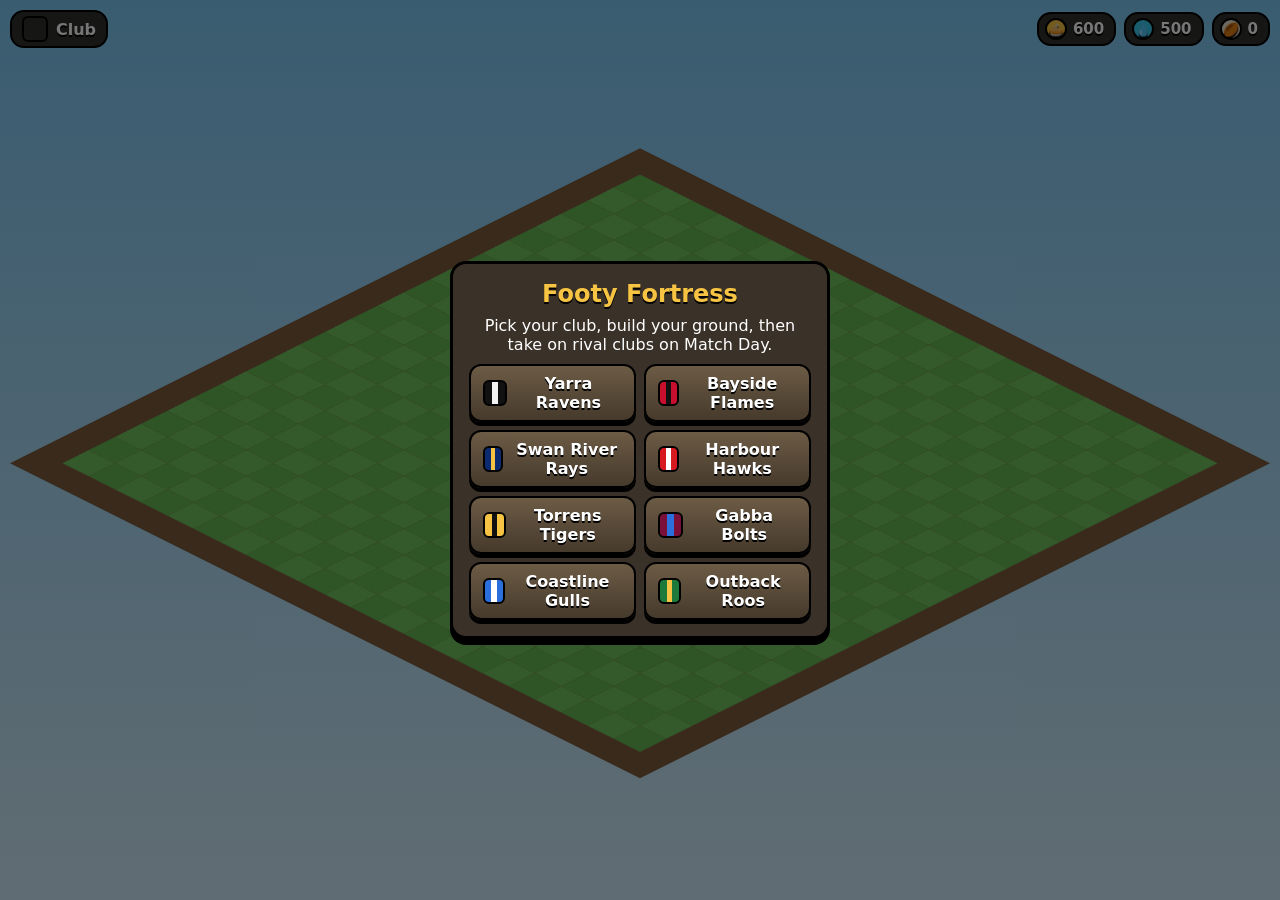
==== footy-fortress/index.html @ c14e6da6 "Add Footy Fortress: footy-themed base-builder prototype Co-Authored-By: Claude Opus 5.5 <noreply@ant" ====
<!doctype html>
<html lang="en">
<head>
<meta charset="utf-8">
<meta name="viewport" content="width=device-width,initial-scale=1,user-scalable=no">
<title>Footy Fortress</title>
<style>
  :root{--ink:#1c1a17;--panel:#2b2620ee;--gold:#f6c343;--drink:#36c9e8;--good:#5fd16b;--bad:#e8503a}
  *{box-sizing:border-box}
  html,body{margin:0;height:100%;background:#1c1a17;font-family:"Trebuchet MS",system-ui,sans-serif;color:#fff;overflow:hidden;user-select:none}
  canvas{display:block;width:100%;height:100%;touch-action:none}
  .hud{position:fixed;left:0;right:0;top:0;display:flex;gap:8px;padding:10px;align-items:center;pointer-events:none}
  .pill{background:var(--panel);border:2px solid #000;border-radius:14px;padding:4px 10px 4px 6px;display:flex;align-items:center;gap:6px;font-weight:800;text-shadow:0 2px 0 #000;font-size:15px}
  .ico{width:22px;height:22px;border-radius:50%;display:inline-grid;place-items:center;font-size:13px;border:2px solid #000}
  .club{background:var(--panel);border:2px solid #000;border-radius:14px;padding:4px 10px;font-weight:800;text-shadow:0 2px 0 #000;display:flex;gap:8px;align-items:center}
  .guernsey{width:26px;height:26px;border-radius:6px;border:2px solid #000}
  .spacer{flex:1}
  .bar{position:fixed;left:0;right:0;bottom:0;display:flex;gap:8px;padding:10px;justify-content:center;flex-wrap:wrap}
  button{font:inherit;font-weight:800;color:#fff;text-shadow:0 2px 0 #000;border:2px solid #000;border-radius:12px;padding:8px 12px;background:linear-gradient(#6c5b45,#463a2c);box-shadow:0 4px 0 #000;cursor:pointer;min-width:64px}
  button:active{transform:translateY(3px);box-shadow:0 1px 0 #000}
  button.go{background:linear-gradient(#ffb547,#e2731e)}
  button.sel{outline:3px solid var(--gold)}
  button small{display:block;font-size:11px;opacity:.9}
  .toast{position:fixed;left:50%;top:64px;transform:translateX(-50%);background:var(--panel);border:2px solid #000;border-radius:12px;padding:8px 14px;font-weight:800;text-shadow:0 2px 0 #000;opacity:0;transition:opacity .25s;pointer-events:none;text-align:center}
  .toast.show{opacity:1}
  .modal{position:fixed;inset:0;display:none;place-items:center;background:#0008}
  .modal.show{display:grid}
  .card{background:#3a3128;border:3px solid #000;border-radius:16px;padding:16px;width:min(92vw,380px);text-align:center;box-shadow:0 6px 0 #000}
  .card h2{margin:0 0 8px;color:var(--gold);text-shadow:0 2px 0 #000}
  .clubs{display:grid;grid-template-columns:1fr 1fr;gap:8px;margin-top:10px}
  .clubs button{display:flex;align-items:center;gap:8px;justify-content:flex-start}
</style>
</head>
<body>
<canvas id="c"></canvas>

<div class="hud">
  <div class="club"><span class="guernsey" id="g"></span><span id="clubName">Club</span></div>
  <div class="spacer"></div>
  <div class="pill"><span class="ico" style="background:var(--gold)">🥧</span><span id="pies">0</span></div>
  <div class="pill"><span class="ico" style="background:var(--drink)">💧</span><span id="drink">0</span></div>
  <div class="pill"><span class="ico" style="background:#e9e2d0">🏉</span><span id="squad">0</span></div>
</div>

<div class="bar" id="bar"></div>
<div class="toast" id="toast"></div>

<div class="modal show" id="pick">
  <div class="card">
    <h2>Footy Fortress</h2>
    <div>Pick your club, build your ground, then take on rival clubs on Match Day.</div>
    <div class="clubs" id="clubs"></div>
  </div>
</div>

<div class="modal" id="result">
  <div class="card"><h2 id="resTitle"></h2><div id="resBody"></div><br><button class="go" onclick="goHome()">Back to the club</button></div>
</div>

<script>
// ---------- Data ----------
// Original fictional clubs (not official AFL marks) in classic footy colour combos.
const CLUBS = [
  {name:"Yarra Ravens",   a:"#111", b:"#f2f2f2"},
  {name:"Bayside Flames", a:"#c8102e", b:"#111"},
  {name:"Swan River Rays",a:"#0b2a6f", b:"#f6c343"},
  {name:"Harbour Hawks",  a:"#d71920", b:"#fff"},
  {name:"Torrens Tigers", a:"#f6c343", b:"#111"},
  {name:"Gabba Bolts",    a:"#7a0f3a", b:"#2a6fdb"},
  {name:"Coastline Gulls",a:"#2a6fdb", b:"#fff"},
  {name:"Outback Roos",   a:"#1d7a3a", b:"#f6c343"},
];
const B = {
  clubhouse:{label:"Clubhouse",  size:3, hp:1500, cost:0,   res:"pies",  color:"#b5543a", roof:"#7a2e1e"},
  pieshop:  {label:"Pie Shop",   size:2, hp:500,  cost:150, res:"drink", color:"#d9a441", roof:"#8b5a1a", makes:"pies"},
  drinktap: {label:"Drink Tap",  size:2, hp:500,  cost:150, res:"pies",  color:"#3aa6c4", roof:"#1d5f7a", makes:"drink"},
  oval:     {label:"Training Oval",size:3,hp:600, cost:250, res:"pies",  color:"#3f9a46", roof:"#e9e2d0"},
  goalpost: {label:"Goal Tower", size:2, hp:700,  cost:300, res:"drink", color:"#9b8c78", roof:"#fff", range:5.5, dmg:22},
  siren:    {label:"Siren Cannon",size:2, hp:800, cost:400, res:"pies",  color:"#555", roof:"#e8503a", range:4.5, dmg:40},
  fence:    {label:"Boundary Fence",size:1,hp:300,cost:20,  res:"pies",  color:"#e9e2d0", roof:"#cfc6b0"},
};
const UNITS = {
  rover:   {label:"Rover",       cost:25,  hp:90,  dmg:10, spd:2.4, range:1.0, emoji:"🏃"},
  ruck:    {label:"Ruckman",     cost:60,  hp:320, dmg:16, spd:1.4, range:1.0, emoji:"🧍", big:true},
  forward: {label:"Full-Forward",cost:45,  hp:70,  dmg:14, spd:1.8, range:4.0, emoji:"🎯", kicker:true},
};
const N = 22; // grid size

// ---------- State ----------
let S = load() || {club:null, pies:600, drink:500, squad:{rover:0,ruck:0,forward:0}, buildings:[]};
let mode = "home";     // home | build | attack
let buildType = null, deployType = null;
let enemy = null;      // attack state
const cv = document.getElementById("c"), ctx = cv.getContext("2d");
let W, H, TW, TH, OX, OY;

function save(){ try{ localStorage.setItem("footyFortress", JSON.stringify(S)); }catch(e){} }
function load(){ try{ return JSON.parse(localStorage.getItem("footyFortress")); }catch(e){ return null; } }

function starterBase(){
  return [
    {t:"clubhouse",x:10,y:10},{t:"pieshop",x:6,y:7},{t:"drinktap",x:14,y:7},
    {t:"oval",x:6,y:13},{t:"goalpost",x:14,y:13},
    ...fenceRing(5,6,17,16)
  ].map(b=>({...b, hp:B[b.t].hp, store:0}));
}
function fenceRing(x0,y0,x1,y1){
  const f=[]; for(let x=x0;x<=x1;x++){f.push({t:"fence",x,y:y0});f.push({t:"fence",x,y:y1});}
  for(let y=y0+1;y<y1;y++){f.push({t:"fence",x:x0,y});f.push({t:"fence",x:x1,y});}
  return f.filter((_,i)=>i%5!==2); // leave gaps like a real boundary gate
}

// ---------- Layout ----------
function resize(){
  W=cv.width=innerWidth*devicePixelRatio; H=cv.height=innerHeight*devicePixelRatio;
  // Fill the screen; on tall phones zoom in and let the outer corners crop.
  TW=Math.min(W/(N+2)*(H>W?1.5:1), (H*0.7)/(N/2+1)); TH=TW/2;
  OX=W/2; OY=(H-N*TH)/2 + TH*.5;
}
addEventListener("resize",resize);
const iso=(x,y)=>[OX+(x-y)*TW/2, OY+(x+y)*TH/2];
function unIso(px,py){ const a=(px-OX)/(TW/2), b=(py-OY)/(TH/2); return [(a+b)/2,(b-a)/2]; }

// ---------- Drawing ----------
function diamond(x,y,w,h,fill,stroke){
  const [ax,ay]=iso(x,y),[bx,by]=iso(x+w,y),[cx,cy]=iso(x+w,y+h),[dx,dy]=iso(x,y+h);
  ctx.beginPath();ctx.moveTo(ax,ay);ctx.lineTo(bx,by);ctx.lineTo(cx,cy);ctx.lineTo(dx,dy);ctx.closePath();
  ctx.fillStyle=fill;ctx.fill(); if(stroke){ctx.strokeStyle=stroke;ctx.lineWidth=1;ctx.stroke();}
}
function shade(hex,f){ let n=parseInt(hex.slice(1).padEnd(6,hex.slice(1)),16); if(hex.length===4){n=parseInt(hex[1]+hex[1]+hex[2]+hex[2]+hex[3]+hex[3],16);}
  let r=(n>>16)&255,g=(n>>8)&255,b=n&255; r=Math.min(255,r*f|0);g=Math.min(255,g*f|0);b=Math.min(255,b*f|0); return `rgb(${r},${g},${b})`; }

function box(x,y,s,h,col,top){
  // isometric block of footprint s×s and pixel height h
  const [lx,ly]=iso(x,y+s),[fx,fy]=iso(x+s,y+s),[rx,ry]=iso(x+s,y),[tx,ty]=iso(x,y);
  ctx.lineWidth=2; ctx.strokeStyle="#0009";
  ctx.beginPath();ctx.moveTo(lx,ly);ctx.lineTo(fx,fy);ctx.lineTo(fx,fy-h);ctx.lineTo(lx,ly-h);ctx.closePath();ctx.fillStyle=shade(col,.8);ctx.fill();ctx.stroke();
  ctx.beginPath();ctx.moveTo(fx,fy);ctx.lineTo(rx,ry);ctx.lineTo(rx,ry-h);ctx.lineTo(fx,fy-h);ctx.closePath();ctx.fillStyle=shade(col,.6);ctx.fill();ctx.stroke();
  ctx.beginPath();ctx.moveTo(tx,ty-h);ctx.lineTo(rx,ry-h);ctx.lineTo(fx,fy-h);ctx.lineTo(lx,ly-h);ctx.closePath();ctx.fillStyle=top||col;ctx.fill();ctx.stroke();
}

function drawBuilding(b, club){
  const d=B[b.t], s=d.size, x=b.x, y=b.y, u=TH;
  ctx.save();
  if(b.hp<=0){ diamond(x,y,s,s,"#4a3f33"); ctx.restore(); return; }
  diamond(x-0.1,y-0.1,s+0.2,s+0.2,"#0003");
  const [cx,cy]=iso(x+s/2,y+s/2);
  switch(b.t){
    case "clubhouse":
      box(x+.2,y+.2,s-.4,u*2.2,"#d8cbb0");
      // club-colour stripes on roof
      box(x+.35,y+.35,s-.7,u*.6+u*2.2,club.a,club.a);
      flag(cx,cy-u*4.2,club);
      txt("CLUB",cx,cy-u*2.6,u*.6);
      break;
    case "pieshop":
      box(x+.2,y+.2,s-.4,u*1.3,"#e7c27a");
      box(x+.3,y+.3,s-.6,u*1.9,"#8b5a1a","#a86b22");
      txt("🥧",cx,cy-u*2.3,u*1.1);
      bar(b, cx, cy-u*3.4, b.store/200, "#f6c343");
      break;
    case "drinktap":
      box(x+.5,y+.5,s-1,u*2.6,"#3aa6c4","#7fe0f5");
      txt("💧",cx,cy-u*3,u*1.1);
      bar(b, cx, cy-u*3.9, b.store/200, "#36c9e8");
      break;
    case "oval":{
      // mini footy oval with centre square
      const [ox,oy]=iso(x+s/2,y+s/2);
      ctx.beginPath();ctx.ellipse(ox,oy,TW*s*.42,TH*s*.42,0,0,7);ctx.fillStyle="#57b45e";ctx.fill();
      ctx.strokeStyle="#fff";ctx.lineWidth=2;ctx.stroke();
      diamond(x+s/2-.3,y+s/2-.3,.6,.6,"#6cc873","#fff");
      for(const [gx,gy] of [[x+.3,y+s/2],[x+s-.3,y+s/2]]){const [px,py]=iso(gx,gy);posts(px,py,u*.9);}
      break;}
    case "goalpost":{
      box(x+.3,y+.3,s-.6,u*.6,"#9b8c78");
      const [px,py]=iso(x+s/2,y+s/2); posts(px,py-u*.6,u*2.2,club);
      break;}
    case "siren":
      box(x+.3,y+.3,s-.6,u*1,"#666");
      ctx.beginPath();ctx.arc(cx,cy-u*1.8,u*.7,0,7);ctx.fillStyle="#e8503a";ctx.fill();ctx.strokeStyle="#000";ctx.lineWidth=2;ctx.stroke();
      txt("📢",cx,cy-u*1.7,u*.8);
      break;
    case "fence":
      box(x+.25,y+.25,.5,u*.55,"#f1ead8");
      break;
  }
  if(b.hp<d.hp) bar(b,cx,cy-u*(s+1.2),b.hp/d.hp,b.hp/d.hp>.5?"#5fd16b":"#e8503a");
  ctx.restore();
}
function posts(px,py,h,club){
  ctx.lineCap="round";
  const g=TW*.18;
  [[-2,.65],[-1,1],[1,1],[2,.65]].forEach(([o,k])=>{
    ctx.strokeStyle="#000";ctx.lineWidth=TW*.09;ctx.beginPath();ctx.moveTo(px+o*g,py);ctx.lineTo(px+o*g,py-h*k);ctx.stroke();
    ctx.strokeStyle="#fff";ctx.lineWidth=TW*.05;ctx.beginPath();ctx.moveTo(px+o*g,py);ctx.lineTo(px+o*g,py-h*k);ctx.stroke();
    if(club&&Math.abs(o)===1){ctx.fillStyle=club.a;ctx.fillRect(px+o*g-TW*.035,py-h*.35,TW*.07,h*.12);}
  });
}
function flag(x,y,club){
  ctx.strokeStyle="#222";ctx.lineWidth=3;ctx.beginPath();ctx.moveTo(x,y+TH*1.6);ctx.lineTo(x,y-TH*.6);ctx.stroke();
  const w=TW*.8,h=TH*.9, t=performance.now()/300;
  ctx.beginPath();ctx.moveTo(x,y-TH*.6);
  ctx.quadraticCurveTo(x+w/2,y-TH*.6+Math.sin(t)*4,x+w,y-TH*.6);ctx.lineTo(x+w,y-TH*.6+h);
  ctx.quadraticCurveTo(x+w/2,y-TH*.6+h+Math.sin(t)*4,x,y-TH*.6+h);ctx.closePath();
  ctx.fillStyle=club.a;ctx.fill();ctx.strokeStyle="#000";ctx.lineWidth=2;ctx.stroke();
  ctx.fillStyle=club.b;ctx.fillRect(x+w*.35,y-TH*.6,w*.3,h);
}
function txt(s,x,y,sz){ctx.font=`900 ${sz}px Trebuchet MS, sans-serif`;ctx.textAlign="center";ctx.textBaseline="middle";ctx.lineWidth=4;ctx.strokeStyle="#000";ctx.strokeText(s,x,y);ctx.fillStyle="#fff";ctx.fillText(s,x,y);}
function bar(b,x,y,f,col){ if(f<=0.01) return; const w=TW*1.1,h=TH*.25; ctx.fillStyle="#000";ctx.fillRect(x-w/2-2,y-2,w+4,h+4);ctx.fillStyle="#333";ctx.fillRect(x-w/2,y,w,h);ctx.fillStyle=col;ctx.fillRect(x-w/2,y,w*Math.min(1,f),h);}

function drawUnit(u){
  const [x,y]=iso(u.x,u.y), r=TW*(u.big?.32:.24), c=u.club;
  ctx.fillStyle="#0004";ctx.beginPath();ctx.ellipse(x,y,r,r*.5,0,0,7);ctx.fill();
  const bob=Math.sin(performance.now()/90+u.id)*2;
  // body in club guernsey (vertical stripes)
  ctx.fillStyle=c.a;ctx.strokeStyle="#000";ctx.lineWidth=2;
  ctx.beginPath();ctx.roundRect(x-r*.7,y-r*2.1+bob,r*1.4,r*1.5,4);ctx.fill();ctx.stroke();
  ctx.fillStyle=c.b;ctx.fillRect(x-r*.15,y-r*2.1+bob+2,r*.3,r*1.5-4);
  ctx.fillStyle="#f1c7a0";ctx.beginPath();ctx.arc(x,y-r*2.5+bob,r*.5,0,7);ctx.fill();ctx.stroke();
  if(u.kicker){ctx.fillStyle="#a0522d";ctx.beginPath();ctx.ellipse(x+r*.9,y-r*1.4+bob,r*.35,r*.22,-.6,0,7);ctx.fill();ctx.stroke();}
  if(u.hp<u.max) bar(u,x,y-r*3.4,u.hp/u.max,"#5fd16b");
}

let particles=[], projectiles=[];
function render(){
  ctx.clearRect(0,0,W,H);
  // sky + ground
  const g=ctx.createLinearGradient(0,0,0,H); g.addColorStop(0,"#7cc6f2"); g.addColorStop(1,"#cfe9f7"); ctx.fillStyle=g; ctx.fillRect(0,0,W,H);
  diamond(-1,-1,N+2,N+2,"#7a5a3a");
  for(let x=0;x<N;x++)for(let y=0;y<N;y++) diamond(x,y,1,1,(x+y)%2?"#6fbf5a":"#66b552");
  // hover ghost when building
  if(mode==="build"&&buildType&&hover){ const s=B[buildType].size; diamond(hover[0],hover[1],s,s,canPlace(buildType,hover[0],hover[1])?"#ffffff66":"#e8503a77","#fff"); }
  if(mode==="attack") { for(let x=0;x<N;x++)for(let y=0;y<N;y++) if(x<2||y<2||x>N-3||y>N-3) diamond(x,y,1,1,"#ffffff18"); }
  const club = mode==="attack"? enemy.club : CLUBS[S.club];
  const list = (mode==="attack"? enemy.buildings : S.buildings).slice();
  const ents = list.map(b=>({k:b.x+b.y+B[b.t].size,draw:()=>drawBuilding(b,club)}));
  if(mode==="attack") enemy.units.forEach(u=>ents.push({k:u.x+u.y,draw:()=>drawUnit(u)}));
  ents.sort((a,b)=>a.k-b.k).forEach(e=>e.draw());
  projectiles.forEach(p=>{const [x,y]=iso(p.x,p.y);ctx.fillStyle="#a0522d";ctx.strokeStyle="#000";ctx.lineWidth=2;ctx.beginPath();ctx.ellipse(x,y-TH*1.5-Math.sin(p.t*Math.PI)*TH*2,TW*.12,TW*.08,p.t*6,0,7);ctx.fill();ctx.stroke();});
  particles.forEach(p=>{ctx.globalAlpha=p.life;txt(p.s,p.px,p.py,TH*.8);ctx.globalAlpha=1;});
  if(mode==="attack"){ const ty=90*devicePixelRatio+TH; txt(`vs ${enemy.club.name}`,W/2,ty,TH*1.1); txt(`Destroyed ${Math.round(destroyedPct())}%  ·  ${Math.ceil(enemy.time)}s`,W/2,ty+TH*1.4,TH*.8); }
}

// ---------- Logic ----------
function occupied(list,x,y,ignore){ return list.some(b=>b!==ignore && b.hp>0 && x>=b.x && x<b.x+B[b.t].size && y>=b.y && y<b.y+B[b.t].size); }
function canPlace(t,x,y){ const s=B[t].size; if(x<0||y<0||x+s>N||y+s>N) return false; for(let i=0;i<s;i++)for(let j=0;j<s;j++) if(occupied(S.buildings,x+i,y+j)) return false; return true; }

let last=performance.now(), econT=0;
function tick(now){
  const dt=Math.min(.05,(now-last)/1000); last=now;
  econT+=dt;
  if(econT>1){ econT=0; S.buildings.forEach(b=>{ if(B[b.t].makes) b.store=Math.min(200,b.store+6); }); }
  if(mode==="attack") battle(dt);
  projectiles=projectiles.filter(p=>{p.t+=dt*2.2;p.x=p.sx+(p.tx-p.sx)*p.t;p.y=p.sy+(p.ty-p.sy)*p.t;if(p.t>=1){p.hit();return false;}return true;});
  particles=particles.filter(p=>{p.life-=dt;p.py-=dt*40;return p.life>0;});
  render(); hud(); requestAnimationFrame(tick);
}

function battle(dt){
  const E=enemy; E.time-=dt;
  const alive=E.buildings.filter(b=>b.hp>0);
  E.units.forEach(u=>{
    if(u.hp<=0) return;
    u.cd-=dt;
    let tgt=u.tgt&&u.tgt.hp>0?u.tgt:null;
    if(!tgt){ let best=1e9; alive.forEach(b=>{ if(b.t==="fence")return; const d=dist(u,b); if(d<best){best=d;tgt=b;} }); if(!tgt) alive.forEach(b=>{const d=dist(u,b);if(d<best){best=d;tgt=b;}}); u.tgt=tgt; }
    if(!tgt) return;
    const d=dist(u,tgt);
    if(d>u.range+B[tgt.t].size/2){
      const [cx,cy]=centre(tgt), dx=cx-u.x, dy=cy-u.y, L=Math.hypot(dx,dy);
      const nx=u.x+dx/L*u.spd*dt, ny=u.y+dy/L*u.spd*dt;
      const blocker=E.buildings.find(b=>b.t==="fence"&&b.hp>0&&nx>=b.x&&nx<b.x+1&&ny>=b.y&&ny<b.y+1);
      if(blocker&&blocker!==tgt){ u.tgt=blocker; } else { u.x=nx; u.y=ny; }
    } else if(u.cd<=0){
      u.cd=1;
      if(u.kicker){ const [tx,ty]=centre(tgt); projectiles.push({sx:u.x,sy:u.y,tx,ty,x:u.x,y:u.y,t:0,hit:()=>hurt(tgt,u.dmg)}); }
      else hurt(tgt,u.dmg);
    }
  });
  // defences
  alive.forEach(b=>{ const d=B[b.t]; if(!d.range) return; b.cd=(b.cd||0)-dt; if(b.cd>0) return;
    let tgt=null,best=d.range; E.units.forEach(u=>{ if(u.hp<=0)return; const dd=dist(u,b); if(dd<best){best=dd;tgt=u;} });
    if(tgt){ b.cd=1.1; const [sx,sy]=centre(b); projectiles.push({sx,sy,tx:tgt.x,ty:tgt.y,x:sx,y:sy,t:0,hit:()=>{tgt.hp-=d.dmg; if(tgt.hp<=0) pop("💥",tgt.x,tgt.y);}}); }
  });
  const unitsLeft=E.units.some(u=>u.hp>0)||Object.values(S.squad).some(n=>n>0);
  if(E.time<=0 || !unitsLeft || destroyedPct()>=100) endBattle();
}
function hurt(b,dmg){ if(b.hp<=0)return; b.hp-=dmg; if(b.hp<=0){ pop(b.t==="fence"?"🪵":"💥",...centre(b)); if(B[b.t].makes||b.t==="clubhouse"){ const loot=b.t==="clubhouse"?150:80; enemy.loot[B[b.t].makes||"pies"]+=loot; pop(`+${loot}`,...centre(b)); } } }
function pop(s,x,y){ const [px,py]=iso(x,y); particles.push({s,px,py:py-TH*2,life:1}); }
const centre=b=>[b.x+B[b.t].size/2,b.y+B[b.t].size/2];
const dist=(u,b)=>{const [cx,cy]=centre(b);return Math.hypot(cx-u.x,cy-u.y);};
function destroyedPct(){ const nb=enemy.buildings.filter(b=>b.t!=="fence"); return 100*nb.filter(b=>b.hp<=0).length/nb.length; }

function endBattle(){
  const pct=Math.round(destroyedPct()), stars=(pct>=50)+(enemy.buildings.find(b=>b.t==="clubhouse").hp<=0)+(pct>=100);
  S.pies+=enemy.loot.pies; S.drink+=enemy.loot.drink;
  enemy.units=[]; mode="over"; save();
  document.getElementById("resTitle").textContent = stars? `${"★".repeat(stars)}${"☆".repeat(3-stars)} Win!` : "Siren! You lost";
  document.getElementById("resBody").innerHTML = `${pct}% of ${enemy.club.name}'s ground flattened.<br>Loot: 🥧 ${enemy.loot.pies} &nbsp; 💧 ${enemy.loot.drink}`;
  document.getElementById("result").classList.add("show");
}
function goHome(){ document.getElementById("result").classList.remove("show"); mode="home"; enemy=null; renderBar(); }

function startAttack(){
  if(!Object.values(S.squad).some(n=>n>0)) return toast("Train some players at the Training Oval first!");
  const others=CLUBS.filter((_,i)=>i!==S.club), club=others[Math.random()*others.length|0];
  const bl=[{t:"clubhouse",x:10,y:10},{t:"pieshop",x:6,y:6},{t:"drinktap",x:15,y:6},{t:"pieshop",x:6,y:15},{t:"goalpost",x:15,y:15},{t:"goalpost",x:7,y:10},{t:"siren",x:14,y:10},...fenceRing(5,5,17,17)];
  enemy={club,time:90,loot:{pies:0,drink:0},units:[],buildings:bl.map(b=>({...b,hp:B[b.t].hp}))};
  mode="attack"; deployType=Object.keys(S.squad).find(k=>S.squad[k]>0); renderBar();
}

let uid=0;
function deploy(x,y){
  if(!deployType||S.squad[deployType]<=0) return;
  if(!(x<2||y<2||x>N-2||y>N-2)) return toast("Deploy players on the outer boundary");
  const d=UNITS[deployType]; S.squad[deployType]--;
  enemy.units.push({...d,id:uid++,x,y,max:d.hp,cd:0,club:CLUBS[S.club]});
  if(S.squad[deployType]<=0) deployType=Object.keys(S.squad).find(k=>S.squad[k]>0)||null;
  renderBar();
}

// ---------- Input ----------
let hover=null;
function cellAt(e){ const r=cv.getBoundingClientRect(); const [x,y]=unIso((e.clientX-r.left)*devicePixelRatio,(e.clientY-r.top)*devicePixelRatio); return [x,y]; }
cv.addEventListener("pointermove",e=>{ const [x,y]=cellAt(e); hover=[Math.floor(x),Math.floor(y)]; });
cv.addEventListener("pointerdown",e=>{
  const [fx,fy]=cellAt(e), x=Math.floor(fx), y=Math.floor(fy); hover=[x,y];
  if(mode==="attack") return deploy(fx,fy);
  if(mode==="build"&&buildType){
    const d=B[buildType];
    if(!canPlace(buildType,x,y)) return toast("Can't build there");
    if(S[d.res]<d.cost) return toast(`Not enough ${d.res==="pies"?"pies 🥧":"sports drink 💧"}`);
    S[d.res]-=d.cost; S.buildings.push({t:buildType,x,y,hp:d.hp,store:0}); save(); toast(`${d.label} built!`);
    if(buildType!=="fence"){ buildType=null; mode="home"; renderBar(); }
    return;
  }
  // tap to collect resources
  const b=S.buildings.find(b=>x>=b.x&&x<b.x+B[b.t].size&&y>=b.y&&y<b.y+B[b.t].size);
  if(b&&B[b.t].makes&&b.store>=1){ const n=Math.floor(b.store); S[B[b.t].makes]+=n; b.store=0; pop(`+${n}`,...centre(b)); save(); }
  else if(b&&b.t==="oval") { mode="train"; renderBar(); }
});

// ---------- UI ----------
function hud(){
  document.getElementById("pies").textContent=Math.floor(S.pies);
  document.getElementById("drink").textContent=Math.floor(S.drink);
  document.getElementById("squad").textContent=Object.values(S.squad).reduce((a,b)=>a+b,0);
}
function btn(html,fn,cls=""){ const b=document.createElement("button"); b.innerHTML=html; b.className=cls; b.onclick=fn; return b; }
function renderBar(){
  const bar=document.getElementById("bar"); bar.innerHTML="";
  if(mode==="home"){
    bar.append(btn("🔨 Build",()=>{mode="build";renderBar();}), btn("🏉 Train",()=>{mode="train";renderBar();}), btn("⚔️ Match Day",startAttack,"go"));
  } else if(mode==="build"){
    Object.entries(B).filter(([k])=>k!=="clubhouse").forEach(([k,d])=>bar.append(btn(`${d.label}<small>${d.res==="pies"?"🥧":"💧"} ${d.cost}</small>`,()=>{buildType=k;renderBar();toast("Tap the grass to place");},buildType===k?"sel":"")));
    bar.append(btn("✖ Done",()=>{mode="home";buildType=null;renderBar();}));
  } else if(mode==="train"){
    if(!S.buildings.some(b=>b.t==="oval")){ toast("Build a Training Oval first"); mode="home"; return renderBar(); }
    Object.entries(UNITS).forEach(([k,u])=>bar.append(btn(`${u.emoji} ${u.label} (${S.squad[k]})<small>💧 ${u.cost}</small>`,()=>{ if(S.drink<u.cost) return toast("Need more sports drink 💧"); S.drink-=u.cost; S.squad[k]++; save(); renderBar(); })));
    bar.append(btn("✖ Done",()=>{mode="home";renderBar();}));
  } else if(mode==="attack"){
    Object.entries(UNITS).forEach(([k,u])=>bar.append(btn(`${u.emoji} ${u.label}<small>x${S.squad[k]}</small>`,()=>{deployType=k;renderBar();},deployType===k?"sel":"")));
    bar.append(btn("🏳️ End",()=>{enemy.time=0;}));
  }
}
let tt; function toast(s){ const t=document.getElementById("toast"); t.textContent=s; t.classList.add("show"); clearTimeout(tt); tt=setTimeout(()=>t.classList.remove("show"),1600); }

function setClub(i){
  S.club=i; if(!S.buildings.length) S.buildings=starterBase();
  save(); document.getElementById("pick").classList.remove("show");
  const c=CLUBS[i]; document.getElementById("clubName").textContent=c.name;
  document.getElementById("g").style.background=`linear-gradient(90deg,${c.a} 0 35%,${c.b} 35% 65%,${c.a} 65%)`;
  renderBar();
}
const clubsEl=document.getElementById("clubs");
CLUBS.forEach((c,i)=>clubsEl.append(btn(`<span class="guernsey" style="background:linear-gradient(90deg,${c.a} 0 35%,${c.b} 35% 65%,${c.a} 65%)"></span>${c.name}`,()=>setClub(i))));

resize();
if(S.club!==null && S.club!==undefined){ setClub(S.club); }
// ?club=N skips the picker
const q=new URLSearchParams(location.search);
if(q.has("club")) setClub(+q.get("club"));
requestAnimationFrame(tick);
</script>
</body>
</html>
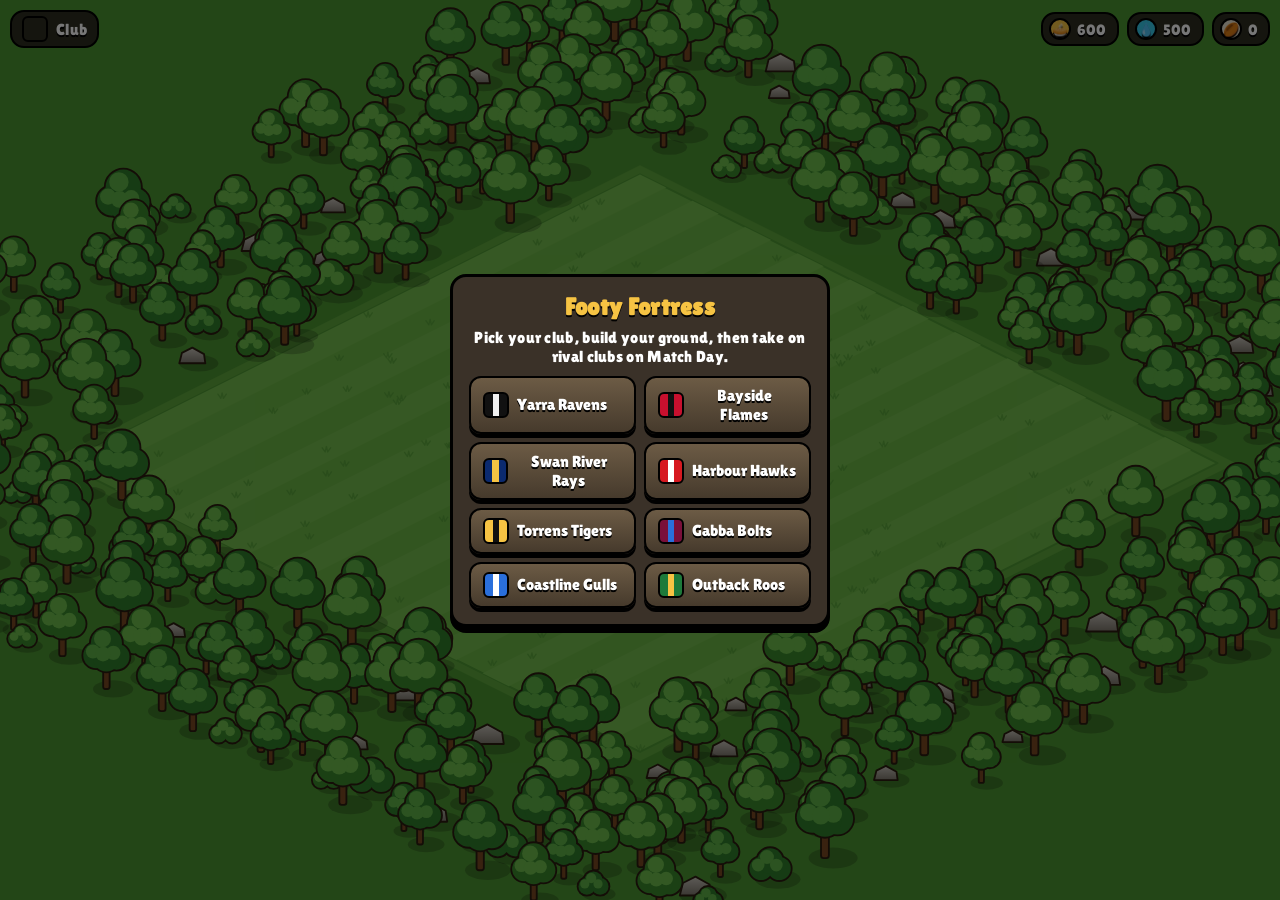
==== commit c954cdc3: "Footy Fortress: cartoon isometric art overhaul Lit 3D buildings with roofs and windows, footy player" ====
--- a/footy-fortress/index.html
+++ b/footy-fortress/index.html
@@ -4,24 +4,26 @@
 <meta charset="utf-8">
 <meta name="viewport" content="width=device-width,initial-scale=1,user-scalable=no">
 <title>Footy Fortress</title>
+<link rel="preconnect" href="https://fonts.googleapis.com">
+<link href="https://fonts.googleapis.com/css2?family=Lilita+One&display=swap" rel="stylesheet">
 <style>
   :root{--ink:#1c1a17;--panel:#2b2620ee;--gold:#f6c343;--drink:#36c9e8;--good:#5fd16b;--bad:#e8503a}
   *{box-sizing:border-box}
-  html,body{margin:0;height:100%;background:#1c1a17;font-family:"Trebuchet MS",system-ui,sans-serif;color:#fff;overflow:hidden;user-select:none}
+  html,body{margin:0;height:100%;background:#4c9631;font-family:"Lilita One","Trebuchet MS",system-ui,sans-serif;letter-spacing:.3px;color:#fff;overflow:hidden;user-select:none}
   canvas{display:block;width:100%;height:100%;touch-action:none}
   .hud{position:fixed;left:0;right:0;top:0;display:flex;gap:8px;padding:10px;align-items:center;pointer-events:none}
-  .pill{background:var(--panel);border:2px solid #000;border-radius:14px;padding:4px 10px 4px 6px;display:flex;align-items:center;gap:6px;font-weight:800;text-shadow:0 2px 0 #000;font-size:15px}
+  .pill{background:var(--panel);border:2px solid #000;border-radius:14px;padding:4px 10px 4px 6px;display:flex;align-items:center;gap:6px;font-weight:400;text-shadow:0 2px 0 #000;font-size:15px}
   .ico{width:22px;height:22px;border-radius:50%;display:inline-grid;place-items:center;font-size:13px;border:2px solid #000}
-  .club{background:var(--panel);border:2px solid #000;border-radius:14px;padding:4px 10px;font-weight:800;text-shadow:0 2px 0 #000;display:flex;gap:8px;align-items:center}
+  .club{background:var(--panel);border:2px solid #000;border-radius:14px;padding:4px 10px;font-weight:400;text-shadow:0 2px 0 #000;display:flex;gap:8px;align-items:center}
   .guernsey{width:26px;height:26px;border-radius:6px;border:2px solid #000}
   .spacer{flex:1}
   .bar{position:fixed;left:0;right:0;bottom:0;display:flex;gap:8px;padding:10px;justify-content:center;flex-wrap:wrap}
-  button{font:inherit;font-weight:800;color:#fff;text-shadow:0 2px 0 #000;border:2px solid #000;border-radius:12px;padding:8px 12px;background:linear-gradient(#6c5b45,#463a2c);box-shadow:0 4px 0 #000;cursor:pointer;min-width:64px}
+  button{font:inherit;font-weight:400;color:#fff;text-shadow:0 2px 0 #000;border:2px solid #000;border-radius:12px;padding:8px 12px;background:linear-gradient(#6c5b45,#463a2c);box-shadow:0 4px 0 #000;cursor:pointer;min-width:64px}
   button:active{transform:translateY(3px);box-shadow:0 1px 0 #000}
   button.go{background:linear-gradient(#ffb547,#e2731e)}
   button.sel{outline:3px solid var(--gold)}
   button small{display:block;font-size:11px;opacity:.9}
-  .toast{position:fixed;left:50%;top:64px;transform:translateX(-50%);background:var(--panel);border:2px solid #000;border-radius:12px;padding:8px 14px;font-weight:800;text-shadow:0 2px 0 #000;opacity:0;transition:opacity .25s;pointer-events:none;text-align:center}
+  .toast{position:fixed;left:50%;top:64px;transform:translateX(-50%);background:var(--panel);border:2px solid #000;border-radius:12px;padding:8px 14px;font-weight:400;text-shadow:0 2px 0 #000;opacity:0;transition:opacity .25s;pointer-events:none;text-align:center}
   .toast.show{opacity:1}
   .modal{position:fixed;inset:0;display:none;place-items:center;background:#0008}
   .modal.show{display:grid}
@@ -114,7 +116,7 @@
 function resize(){
   W=cv.width=innerWidth*devicePixelRatio; H=cv.height=innerHeight*devicePixelRatio;
   // Fill the screen; on tall phones zoom in and let the outer corners crop.
-  TW=Math.min(W/(N+2)*(H>W?1.5:1), (H*0.7)/(N/2+1)); TH=TW/2;
+  TW=Math.min(W/(N+2)*(H>W?2.0:1.15), (H*0.7)/(N/2+1)); TH=TW/2;
   OX=W/2; OY=(H-N*TH)/2 + TH*.5;
 }
 addEventListener("resize",resize);
@@ -122,124 +124,232 @@
 function unIso(px,py){ const a=(px-OX)/(TW/2), b=(py-OY)/(TH/2); return [(a+b)/2,(b-a)/2]; }
 
 // ---------- Drawing ----------
-function diamond(x,y,w,h,fill,stroke){
-  const [ax,ay]=iso(x,y),[bx,by]=iso(x+w,y),[cx,cy]=iso(x+w,y+h),[dx,dy]=iso(x,y+h);
-  ctx.beginPath();ctx.moveTo(ax,ay);ctx.lineTo(bx,by);ctx.lineTo(cx,cy);ctx.lineTo(dx,dy);ctx.closePath();
-  ctx.fillStyle=fill;ctx.fill(); if(stroke){ctx.strokeStyle=stroke;ctx.lineWidth=1;ctx.stroke();}
-}
-function shade(hex,f){ let n=parseInt(hex.slice(1).padEnd(6,hex.slice(1)),16); if(hex.length===4){n=parseInt(hex[1]+hex[1]+hex[2]+hex[2]+hex[3]+hex[3],16);}
-  let r=(n>>16)&255,g=(n>>8)&255,b=n&255; r=Math.min(255,r*f|0);g=Math.min(255,g*f|0);b=Math.min(255,b*f|0); return `rgb(${r},${g},${b})`; }
-
-function box(x,y,s,h,col,top){
-  // isometric block of footprint s×s and pixel height h
-  const [lx,ly]=iso(x,y+s),[fx,fy]=iso(x+s,y+s),[rx,ry]=iso(x+s,y),[tx,ty]=iso(x,y);
-  ctx.lineWidth=2; ctx.strokeStyle="#0009";
-  ctx.beginPath();ctx.moveTo(lx,ly);ctx.lineTo(fx,fy);ctx.lineTo(fx,fy-h);ctx.lineTo(lx,ly-h);ctx.closePath();ctx.fillStyle=shade(col,.8);ctx.fill();ctx.stroke();
-  ctx.beginPath();ctx.moveTo(fx,fy);ctx.lineTo(rx,ry);ctx.lineTo(rx,ry-h);ctx.lineTo(fx,fy-h);ctx.closePath();ctx.fillStyle=shade(col,.6);ctx.fill();ctx.stroke();
-  ctx.beginPath();ctx.moveTo(tx,ty-h);ctx.lineTo(rx,ry-h);ctx.lineTo(fx,fy-h);ctx.lineTo(lx,ly-h);ctx.closePath();ctx.fillStyle=top||col;ctx.fill();ctx.stroke();
-}
-
-function drawBuilding(b, club){
-  const d=B[b.t], s=d.size, x=b.x, y=b.y, u=TH;
-  ctx.save();
-  if(b.hp<=0){ diamond(x,y,s,s,"#4a3f33"); ctx.restore(); return; }
-  diamond(x-0.1,y-0.1,s+0.2,s+0.2,"#0003");
-  const [cx,cy]=iso(x+s/2,y+s/2);
+const OUT="#2b1d10"; // warm dark outline used on everything
+function rng(seed){return()=>{seed=seed+0x6D2B79F5|0;let t=Math.imul(seed^seed>>>15,1|seed);t=t+Math.imul(t^t>>>7,61|t)^t;return((t^t>>>14)>>>0)/4294967296;};}
+const P=(x,y,z=0)=>{const [a,b]=iso(x,y);return [a,b-z*TH];};
+const LW=()=>Math.max(1.5,TW*.035);
+function poly(pts,fill,stroke=OUT,lw){ctx.beginPath();pts.forEach(([a,b],i)=>i?ctx.lineTo(a,b):ctx.moveTo(a,b));ctx.closePath();if(fill){ctx.fillStyle=fill;ctx.fill();}if(stroke){ctx.strokeStyle=stroke;ctx.lineWidth=lw||LW();ctx.lineJoin="round";ctx.stroke();}}
+function diamond(x,y,w,h,fill,stroke){poly([P(x,y),P(x+w,y),P(x+w,y+h),P(x,y+h)],fill,stroke||null,1);}
+function rgb(hex){let h=hex.slice(1);if(h.length===3)h=h.split("").map(c=>c+c).join("");const n=parseInt(h,16);return [n>>16&255,n>>8&255,n&255];}
+function shade(hex,f){const m=v=>Math.max(0,Math.min(255,f>1?v+(255-v)*(f-1):v*f))|0;return "rgb("+rgb(hex).map(m).join(",")+")";}
+function grad(p0,p1,c0,c1){const g=ctx.createLinearGradient(p0[0],p0[1],p1[0],p1[1]);g.addColorStop(0,c0);g.addColorStop(1,c1);return g;}
+function rr(x,y,w,h,r,col){ctx.beginPath();ctx.roundRect(x,y,w,h,r);ctx.fillStyle=col;ctx.fill();ctx.stroke();}
+
+// Block with footprint x..x+w, y..y+d, from height z to z+h (heights in tile-height units). Light comes from the left.
+function prism(x,y,w,d,z,h,col,topCol){
+  const L=[P(x,y+d,z),P(x+w,y+d,z),P(x+w,y+d,z+h),P(x,y+d,z+h)];
+  const R=[P(x+w,y+d,z),P(x+w,y,z),P(x+w,y,z+h),P(x+w,y+d,z+h)];
+  const T=[P(x,y,z+h),P(x+w,y,z+h),P(x+w,y+d,z+h),P(x,y+d,z+h)];
+  poly(L,grad(L[3],L[0],shade(col,.95),shade(col,.75)));
+  poly(R,grad(R[3],R[0],shade(col,.7),shade(col,.52)));
+  poly(T,grad(T[0],T[2],shade(topCol||col,1.25),shade(topCol||col,1.02)));
+}
+// Rectangles painted onto the front-left face (plane y=yp) or front-right face (plane x=xp)
+function onL(yp,x0,x1,z0,z1,col,stroke=OUT){poly([P(x0,yp,z0),P(x1,yp,z0),P(x1,yp,z1),P(x0,yp,z1)],col,stroke,Math.max(1,TW*.022));}
+function onR(xp,y0,y1,z0,z1,col,stroke=OUT){poly([P(xp,y0,z0),P(xp,y1,z0),P(xp,y1,z1),P(xp,y0,z1)],col,stroke,Math.max(1,TW*.022));}
+function windowL(yp,x0,x1,z0,z1){onL(yp,x0-.05,x1+.05,z0-.05,z1+.05,"#fff8e6");onL(yp,x0,x1,z0,z1,grad(P(x0,yp,z1),P(x1,yp,z0),"#bfe9ff","#3d8fd1"));}
+function windowR(xp,y0,y1,z0,z1){onR(xp,y0+.05,y1-.05,z0-.05,z1+.05,"#e8dcc2");onR(xp,y0,y1,z0,z1,grad(P(xp,y0,z1),P(xp,y1,z0),"#8cc8ee","#2a6aa0"));}
+// Gable roof with its ridge running along x
+function roof(x,y,w,d,z,h,col){
+  const m=y+d/2;
+  poly([P(x,y,z),P(x+w,y,z),P(x+w,m,z+h),P(x,m,z+h)],shade(col,1.15));
+  const F=[P(x,y+d,z),P(x+w,y+d,z),P(x+w,m,z+h),P(x,m,z+h)];
+  poly(F,grad(F[3],F[0],shade(col,1.12),shade(col,.78)));
+  ctx.strokeStyle=shade(col,.55);ctx.lineWidth=Math.max(1,TW*.018);
+  for(let i=1;i<4;i++){const t=i/4,a=P(x,y+d-t*d/2,z+t*h),b=P(x+w,y+d-t*d/2,z+t*h);ctx.beginPath();ctx.moveTo(...a);ctx.lineTo(...b);ctx.stroke();}
+  poly([P(x+w,y+d,z),P(x+w,y,z),P(x+w,m,z+h)],shade(col,.62));
+  poly([P(x,m,z+h),P(x+w,m,z+h)],null,shade(col,1.4),Math.max(2,TW*.04));
+}
+function cyl(x,y,r,z,h,col,topCol){
+  const [cx,cb]=P(x,y,z),[,ct]=P(x,y,z+h),rx=r*TW*.72,ry=rx/2;
+  ctx.beginPath();ctx.moveTo(cx-rx,ct);ctx.lineTo(cx-rx,cb);ctx.ellipse(cx,cb,rx,ry,0,Math.PI,0,true);ctx.lineTo(cx+rx,ct);ctx.closePath();
+  const g=ctx.createLinearGradient(cx-rx,0,cx+rx,0);g.addColorStop(0,shade(col,.95));g.addColorStop(.3,shade(col,1.25));g.addColorStop(1,shade(col,.55));
+  ctx.fillStyle=g;ctx.fill();ctx.strokeStyle=OUT;ctx.lineWidth=LW();ctx.stroke();
+  ctx.beginPath();ctx.ellipse(cx,ct,rx,ry,0,0,7);ctx.fillStyle=shade(topCol||col,1.2);ctx.fill();ctx.stroke();
+}
+function band(x,y,r,z0,z1,col){const [cx,b0]=P(x,y,z0),[,b1]=P(x,y,z1),rx=r*TW*.72,ry=rx/2;ctx.beginPath();ctx.ellipse(cx,b0,rx,ry,0,Math.PI,0,true);ctx.lineTo(cx+rx,b1);ctx.ellipse(cx,b1,rx,ry,0,0,Math.PI,false);ctx.closePath();ctx.fillStyle=col;ctx.fill();ctx.strokeStyle=OUT;ctx.lineWidth=Math.max(1,TW*.02);ctx.stroke();}
+function shadow(x,y,w,d){ctx.save();ctx.globalAlpha=.22;poly([P(x+.1,y+.3),P(x+w+.45,y+.3),P(x+w+.45,y+d+.45),P(x+.1,y+d+.45)],"#14300a",null);ctx.restore();}
+function pad(x,y,s){poly([P(x+.06,y+.06),P(x+s-.06,y+.06),P(x+s-.06,y+s-.06),P(x+.06,y+s-.06)],"#d8b57a","#a3814c",Math.max(1,TW*.025));
+  poly([P(x+.18,y+.18),P(x+s-.18,y+.18),P(x+s-.18,y+s-.18),P(x+.18,y+s-.18)],"#e2c48e",null);}
+function rubble(x,y,s){poly([P(x+.1,y+.1),P(x+s-.1,y+.1),P(x+s-.1,y+s-.1),P(x+.1,y+s-.1)],"#6d5d48","#4a3f33",1);
+  const r=rng(x*131+y*7);for(let i=0;i<s*s*2+1;i++){const a=x+.2+r()*(s-.5),c=y+.2+r()*(s-.5);prism(a,c,.22+r()*.15,.22+r()*.15,0,.15+r()*.25,r()<.5?"#9a8f80":"#b07a4a");}}
+
+function drawBuilding(b,club,list){
+  const d=B[b.t],s=d.size,x=b.x,y=b.y;
+  if(b.hp<=0) return rubble(x,y,s);
+  if(b.t!=="fence"&&b.t!=="oval"){pad(x,y,s);shadow(x+.3,y+.3,s-.6,s-.6);}
+  let top=2.5;
   switch(b.t){
-    case "clubhouse":
-      box(x+.2,y+.2,s-.4,u*2.2,"#d8cbb0");
-      // club-colour stripes on roof
-      box(x+.35,y+.35,s-.7,u*.6+u*2.2,club.a,club.a);
-      flag(cx,cy-u*4.2,club);
-      txt("CLUB",cx,cy-u*2.6,u*.6);
-      break;
-    case "pieshop":
-      box(x+.2,y+.2,s-.4,u*1.3,"#e7c27a");
-      box(x+.3,y+.3,s-.6,u*1.9,"#8b5a1a","#a86b22");
-      txt("🥧",cx,cy-u*2.3,u*1.1);
-      bar(b, cx, cy-u*3.4, b.store/200, "#f6c343");
-      break;
-    case "drinktap":
-      box(x+.5,y+.5,s-1,u*2.6,"#3aa6c4","#7fe0f5");
-      txt("💧",cx,cy-u*3,u*1.1);
-      bar(b, cx, cy-u*3.9, b.store/200, "#36c9e8");
-      break;
+    case "clubhouse":{
+      prism(x+.3,y+.3,2.4,2.4,0,.4,"#a3968a");
+      prism(x+.45,y+.45,2.1,2.1,.4,1.85,"#f3e4c2");
+      onL(y+2.55,x+.45,x+2.55,.4,.62,club.b,null);
+      for(const u of [.7,1.95]) windowL(y+2.55,x+u,x+u+.35,1.15,1.75);
+      onL(y+2.55,x+1.27,x+1.73,.4,1.3,"#6b3d1c");
+      for(const v of [.7,1.95]) windowR(x+2.55,y+v+.35,y+v,1.15,1.75);
+      roof(x+.25,y+.25,2.5,2.5,2.25,1.35,club.a);
+      const [bx,by]=P(x+2.75,y+1.5,2.75);ctx.lineWidth=2;ctx.strokeStyle=OUT;
+      ctx.beginPath();ctx.arc(bx,by,TW*.24,0,7);ctx.fillStyle=club.b;ctx.fill();ctx.stroke();
+      ctx.beginPath();ctx.arc(bx,by,TW*.13,0,7);ctx.fillStyle=club.a;ctx.fill();
+      flag(...P(x+1.5,y+1.5,3.6),club);
+      top=5.2;break;}
+    case "pieshop":{
+      prism(x+.3,y+.3,1.4,1.4,0,1.15,"#f2d6a0");
+      onL(y+1.7,x+.45,x+.85,0,.8,"#7a4a22");
+      windowR(x+1.7,y+1.45,y+.85,.4,.85);
+      for(let i=0;i<5;i++){const a=x+.3+i*.28;poly([P(a,y+1.7,1.05),P(a+.28,y+1.7,1.05),P(a+.28,y+2.02,.72),P(a,y+2.02,.72)],i%2?"#fff":"#e8503a",OUT,Math.max(1,TW*.02));}
+      prism(x+.22,y+.22,1.56,1.56,1.15,.18,"#8b5a1a","#a96f2a");
+      cyl(x+1,y+1,.55,1.33,.28,"#c98a3a","#eebb62");
+      const [px,py]=P(x+1,y+1,1.61);ctx.strokeStyle="#a0621f";ctx.lineWidth=Math.max(1.5,TW*.03);ctx.lineCap="round";
+      for(let i=-1;i<=1;i++){ctx.beginPath();ctx.moveTo(px+i*TW*.13-TW*.08,py-TH*.12);ctx.lineTo(px+i*TW*.13+TW*.08,py+TH*.12);ctx.stroke();}
+      if(b.store>0) bar(...P(x+1,y+1,3.3),b.store/200,"#f6c343");
+      top=2.6;break;}
+    case "drinktap":{
+      prism(x+.3,y+.3,1.4,1.4,0,.35,"#8d99a6");
+      cyl(x+1,y+1,.56,.35,1.75,"#2fb8e0","#dff6fc");
+      band(x+1,y+1,.56,.9,1.4,club.a);
+      const [lx,ly]=P(x+1,y+1,1.15);txt("⚡",lx-TW*.1,ly+TH*.15,TH*.55);
+      cyl(x+1,y+1,.22,2.1,.32,"#ffffff","#e6e6e6");
+      prism(x+.62,y+1.45,.18,.38,.55,.14,"#c7ccd2");
+      if(b.store>0) bar(...P(x+1,y+1,3.6),b.store/200,"#36c9e8");
+      top=3;break;}
     case "oval":{
-      // mini footy oval with centre square
-      const [ox,oy]=iso(x+s/2,y+s/2);
-      ctx.beginPath();ctx.ellipse(ox,oy,TW*s*.42,TH*s*.42,0,0,7);ctx.fillStyle="#57b45e";ctx.fill();
-      ctx.strokeStyle="#fff";ctx.lineWidth=2;ctx.stroke();
-      diamond(x+s/2-.3,y+s/2-.3,.6,.6,"#6cc873","#fff");
-      for(const [gx,gy] of [[x+.3,y+s/2],[x+s-.3,y+s/2]]){const [px,py]=iso(gx,gy);posts(px,py,u*.9);}
-      break;}
+      const [ox,oy]=P(x+1.5,y+1.5),rx=TW*1.18,ry=TH*.98;
+      ctx.save();ctx.globalAlpha=.25;ctx.beginPath();ctx.ellipse(ox+4,oy+5,rx*1.06,ry*1.06,0,0,7);ctx.fillStyle="#14300a";ctx.fill();ctx.restore();
+      ctx.save();ctx.beginPath();ctx.ellipse(ox,oy,rx,ry,0,0,7);ctx.fillStyle="#48a83f";ctx.fill();ctx.clip();
+      ctx.fillStyle="#5cc050";for(let i=-6;i<6;i+=2)ctx.fillRect(ox+i*rx/6,oy-ry,rx/6,ry*2);ctx.restore();
+      ctx.lineWidth=Math.max(3,TW*.08);ctx.strokeStyle="#e9dcc0";ctx.beginPath();ctx.ellipse(ox,oy,rx*1.03,ry*1.03,0,0,7);ctx.stroke();
+      ctx.lineWidth=Math.max(1.5,TW*.035);ctx.strokeStyle=OUT;ctx.beginPath();ctx.ellipse(ox,oy,rx*1.07,ry*1.07,0,0,7);ctx.stroke();
+      ctx.strokeStyle="#fff";ctx.lineWidth=Math.max(1.5,TW*.03);ctx.beginPath();ctx.ellipse(ox,oy,rx*.9,ry*.9,0,0,7);ctx.stroke();
+      ctx.beginPath();ctx.rect(ox-TW*.22,oy-TH*.35,TW*.44,TH*.7);ctx.stroke();
+      ctx.beginPath();ctx.ellipse(ox,oy,TW*.1,TH*.12,0,0,7);ctx.stroke();
+      posts(ox-rx*.82,oy,TH*.95,null,.55);posts(ox+rx*.82,oy,TH*.95,null,.55);
+      top=1.8;break;}
     case "goalpost":{
-      box(x+.3,y+.3,s-.6,u*.6,"#9b8c78");
-      const [px,py]=iso(x+s/2,y+s/2); posts(px,py-u*.6,u*2.2,club);
-      break;}
-    case "siren":
-      box(x+.3,y+.3,s-.6,u*1,"#666");
-      ctx.beginPath();ctx.arc(cx,cy-u*1.8,u*.7,0,7);ctx.fillStyle="#e8503a";ctx.fill();ctx.strokeStyle="#000";ctx.lineWidth=2;ctx.stroke();
-      txt("📢",cx,cy-u*1.7,u*.8);
-      break;
-    case "fence":
-      box(x+.25,y+.25,.5,u*.55,"#f1ead8");
-      break;
+      prism(x+.38,y+.38,1.24,1.24,0,1.55,"#bfae92");
+      for(const z of [.52,1.04]){onL(y+1.62,x+.38,x+1.62,z,z,null,shade("#bfae92",.6));onR(x+1.62,y+1.62,y+.38,z,z,null,shade("#bfae92",.5));}
+      for(const [u,z] of [[.8,.26],[1.2,.78],[.7,1.3]]) onL(y+1.62,x+u,x+u,z-.26,z+.26,null,shade("#bfae92",.6));
+      prism(x+.22,y+.22,1.56,1.56,1.55,.28,"#9b6a3a","#c8915a");
+      posts(...P(x+1,y+1,1.83),TH*2.6,club,1);
+      top=5.4;break;}
+    case "siren":{
+      prism(x+.32,y+.32,1.36,1.36,0,.65,"#6b7079");
+      onL(y+1.68,x+.32,x+1.68,.42,.52,"#f6c343",null);
+      cyl(x+1,y+1,.5,.65,.3,"#4a4f57");
+      const a=b.ang??-2.6,[hx,hy]=P(x+1,y+1,1.2),L=TW*.85,r0=TW*.1,r1=TW*.34,dx=Math.cos(a),dy=Math.sin(a)*.75,nx=-dy,ny=dx;
+      const mx=hx+dx*L,my=hy+dy*L;
+      poly([[hx-dx*TW*.2+nx*r0,hy-dy*TW*.2+ny*r0],[mx+nx*r1,my+ny*r1],[mx-nx*r1,my-ny*r1],[hx-dx*TW*.2-nx*r0,hy-dy*TW*.2-ny*r0]],grad([hx,hy-r1],[hx,hy+r1],"#ff7a5c","#b52a18"));
+      ctx.save();ctx.translate(mx,my);ctx.rotate(Math.atan2(dy,dx));ctx.beginPath();ctx.ellipse(0,0,TW*.08,r1,0,0,7);ctx.fillStyle="#3a0e08";ctx.fill();ctx.strokeStyle=OUT;ctx.lineWidth=LW();ctx.stroke();ctx.restore();
+      ctx.beginPath();ctx.arc(hx,hy,TW*.16,0,7);ctx.fillStyle="#555b63";ctx.fill();ctx.stroke();
+      top=2.6;break;}
+    case "fence":{
+      const has=(i,j)=>list.some(o=>o.t==="fence"&&o.hp>0&&o.x===i&&o.y===j);
+      if(has(x+1,y)) for(const z of [.28,.6]) prism(x+.5,y+.46,1,.08,z,.12,"#f7f1e2");
+      if(has(x,y+1)) for(const z of [.28,.6]) prism(x+.46,y+.5,.08,1,z,.12,"#f7f1e2");
+      prism(x+.37,y+.37,.26,.26,0,.9,"#f7f1e2");
+      prism(x+.34,y+.34,.32,.32,.9,.12,club.a);
+      top=1.5;break;}
   }
-  if(b.hp<d.hp) bar(b,cx,cy-u*(s+1.2),b.hp/d.hp,b.hp/d.hp>.5?"#5fd16b":"#e8503a");
+  if(b.hp<d.hp) bar(...P(x+s/2,y+s/2,top),b.hp/d.hp,b.hp/d.hp>.5?"#5fd16b":"#e8503a");
+}
+// Aussie rules goal: two tall goal posts, two shorter behind posts, padded in club colours
+function posts(px,py,h,club,sc=1){
+  const g=TW*.17*sc,w=Math.max(2.5,TW*.07*sc);ctx.lineCap="round";
+  [[-2,.6],[-1,1],[1,1],[2,.6]].forEach(([o,k])=>{const X=px+o*g;
+    ctx.strokeStyle=OUT;ctx.lineWidth=w+3;ctx.beginPath();ctx.moveTo(X,py);ctx.lineTo(X,py-h*k);ctx.stroke();
+    ctx.strokeStyle="#fff";ctx.lineWidth=w;ctx.beginPath();ctx.moveTo(X,py);ctx.lineTo(X,py-h*k);ctx.stroke();
+    if(club){ctx.strokeStyle=OUT;ctx.lineWidth=1.5;rr(X-w*.95,py-h*.3,w*1.9,h*.28,3,club.a);ctx.fillStyle=club.b;ctx.fillRect(X-w*.95+1,py-h*.2,w*1.9-2,h*.07);}
+  });
+}
+function flag(px,py,club){
+  const h=TH*2.3;ctx.lineCap="round";
+  ctx.strokeStyle=OUT;ctx.lineWidth=Math.max(3,TW*.07);ctx.beginPath();ctx.moveTo(px,py);ctx.lineTo(px,py-h);ctx.stroke();
+  ctx.strokeStyle="#e0e0e0";ctx.lineWidth=Math.max(1.5,TW*.035);ctx.beginPath();ctx.moveTo(px,py);ctx.lineTo(px,py-h);ctx.stroke();
+  const w=TW*.95,fh=TH*1.05,t=performance.now()/220,y0=py-h+2,wv=i=>Math.sin(t+i*3)*TH*.12*i;
+  ctx.save();ctx.beginPath();ctx.moveTo(px,y0);
+  for(let i=0;i<=1.001;i+=.1)ctx.lineTo(px+w*i,y0+wv(i));for(let i=1;i>=0;i-=.1)ctx.lineTo(px+w*i,y0+fh+wv(i));ctx.closePath();
+  ctx.fillStyle=club.a;ctx.fill();ctx.save();ctx.clip();ctx.fillStyle=club.b;ctx.fillRect(px+w*.36,y0-TH,w*.28,fh+2*TH);ctx.restore();
+  ctx.strokeStyle=OUT;ctx.lineWidth=2;ctx.stroke();ctx.restore();
+  ctx.beginPath();ctx.arc(px,py-h,TW*.06,0,7);ctx.fillStyle="#f6c343";ctx.fill();ctx.strokeStyle=OUT;ctx.lineWidth=1.5;ctx.stroke();
+}
+function txt(s,x,y,sz,col="#fff"){ctx.font=`${sz}px "Lilita One", "Trebuchet MS", sans-serif`;ctx.textAlign="center";ctx.textBaseline="middle";ctx.lineJoin="round";ctx.lineWidth=Math.max(3,sz*.22);ctx.strokeStyle="#000";ctx.strokeText(s,x,y);ctx.fillStyle=col;ctx.fillText(s,x,y);}
+function bar(x,y,f,col){if(f<=.01)return;const w=TW*1.1,h=Math.max(5,TH*.26);ctx.lineWidth=2;ctx.strokeStyle="#000";rr(x-w/2,y,w,h,h/2,"#2a2a2a");ctx.beginPath();ctx.roundRect(x-w/2+1.5,y+1.5,Math.max(h-3,(w-3)*Math.min(1,f)),h-3,(h-3)/2);ctx.fillStyle=col;ctx.fill();
+  ctx.fillStyle="#ffffff55";ctx.fillRect(x-w/2+h/2,y+2,(w-h)*Math.min(1,f),(h-4)/3);}
+
+function drawUnit(u){
+  const [x,y]=P(u.x,u.y),k=TW*(u.big?.42:.33),c=u.club,t=performance.now()/110+u.id*1.7;
+  const sw=u.moving?Math.sin(t)*k*.22:0,bob=u.moving?Math.abs(Math.sin(t))*k*.12:0,atk=u.cd>.75?k*.25:0;
+  ctx.save();ctx.translate(x,y);
+  ctx.fillStyle="#0004";ctx.beginPath();ctx.ellipse(0,0,k*.8,k*.35,0,0,7);ctx.fill();
+  if(u.face<0)ctx.scale(-1,1);ctx.translate(0,-bob);
+  ctx.lineWidth=Math.max(1.5,k*.13);ctx.strokeStyle=OUT;ctx.lineJoin="round";
+  for(const ph of [1,-1]){const o=sw*ph,dx=ph*.2*k;rr(dx-k*.13+o,-k*1.0,k*.26,k*.78,k*.08,c.b);rr(dx-k*.16+o*1.1+k*.04,-k*.27,k*.36,k*.22,k*.1,"#1e1e1e");}
+  rr(-k*.62+atk*.3,-k*1.95,k*.24,k*.7,k*.12,"#efc39b");
+  rr(-k*.45,-k*1.3,k*.9,k*.42,k*.12,u.big?c.b:"#f2f2f2");
+  rr(-k*.5,-k*2.12,k*1.0,k*.92,k*.25,c.a);
+  ctx.save();ctx.beginPath();ctx.roundRect(-k*.5,-k*2.12,k*1.0,k*.92,k*.25);ctx.clip();ctx.fillStyle=c.b;ctx.fillRect(-k*.12,-k*2.2,k*.24,k);ctx.restore();
+  ctx.beginPath();ctx.roundRect(-k*.5,-k*2.12,k*1.0,k*.92,k*.25);ctx.stroke();
+  ctx.save();ctx.translate(k*.42,-k*1.95);ctx.rotate(-atk/k*1.6);rr(-k*.02,0,k*.24,k*.68,k*.12,"#efc39b");ctx.restore();
+  ctx.beginPath();ctx.arc(k*.05,-k*2.55,k*.48,0,7);ctx.fillStyle="#efc39b";ctx.fill();ctx.stroke();
+  ctx.beginPath();ctx.arc(k*.05,-k*2.62,k*.49,Math.PI*1.02,Math.PI*1.98);ctx.lineTo(k*.4,-k*2.7);ctx.lineTo(-k*.35,-k*2.6);ctx.closePath();ctx.fillStyle=u.big?"#e0b040":"#4a2e16";ctx.fill();ctx.stroke();
+  if(u.big){ctx.fillStyle=c.b;ctx.fillRect(-k*.43,-k*2.75,k*.96,k*.14);}
+  ctx.fillStyle="#1a1a1a";ctx.beginPath();ctx.arc(k*.25,-k*2.5,k*.07,0,7);ctx.arc(k*.42,-k*2.5,k*.07,0,7);ctx.fill();
+  if(u.kicker) footy(k*.75,-k*1.35,k*.32,-.5);
   ctx.restore();
-}
-function posts(px,py,h,club){
-  ctx.lineCap="round";
-  const g=TW*.18;
-  [[-2,.65],[-1,1],[1,1],[2,.65]].forEach(([o,k])=>{
-    ctx.strokeStyle="#000";ctx.lineWidth=TW*.09;ctx.beginPath();ctx.moveTo(px+o*g,py);ctx.lineTo(px+o*g,py-h*k);ctx.stroke();
-    ctx.strokeStyle="#fff";ctx.lineWidth=TW*.05;ctx.beginPath();ctx.moveTo(px+o*g,py);ctx.lineTo(px+o*g,py-h*k);ctx.stroke();
-    if(club&&Math.abs(o)===1){ctx.fillStyle=club.a;ctx.fillRect(px+o*g-TW*.035,py-h*.35,TW*.07,h*.12);}
-  });
-}
-function flag(x,y,club){
-  ctx.strokeStyle="#222";ctx.lineWidth=3;ctx.beginPath();ctx.moveTo(x,y+TH*1.6);ctx.lineTo(x,y-TH*.6);ctx.stroke();
-  const w=TW*.8,h=TH*.9, t=performance.now()/300;
-  ctx.beginPath();ctx.moveTo(x,y-TH*.6);
-  ctx.quadraticCurveTo(x+w/2,y-TH*.6+Math.sin(t)*4,x+w,y-TH*.6);ctx.lineTo(x+w,y-TH*.6+h);
-  ctx.quadraticCurveTo(x+w/2,y-TH*.6+h+Math.sin(t)*4,x,y-TH*.6+h);ctx.closePath();
-  ctx.fillStyle=club.a;ctx.fill();ctx.strokeStyle="#000";ctx.lineWidth=2;ctx.stroke();
-  ctx.fillStyle=club.b;ctx.fillRect(x+w*.35,y-TH*.6,w*.3,h);
-}
-function txt(s,x,y,sz){ctx.font=`900 ${sz}px Trebuchet MS, sans-serif`;ctx.textAlign="center";ctx.textBaseline="middle";ctx.lineWidth=4;ctx.strokeStyle="#000";ctx.strokeText(s,x,y);ctx.fillStyle="#fff";ctx.fillText(s,x,y);}
-function bar(b,x,y,f,col){ if(f<=0.01) return; const w=TW*1.1,h=TH*.25; ctx.fillStyle="#000";ctx.fillRect(x-w/2-2,y-2,w+4,h+4);ctx.fillStyle="#333";ctx.fillRect(x-w/2,y,w,h);ctx.fillStyle=col;ctx.fillRect(x-w/2,y,w*Math.min(1,f),h);}
-
-function drawUnit(u){
-  const [x,y]=iso(u.x,u.y), r=TW*(u.big?.32:.24), c=u.club;
-  ctx.fillStyle="#0004";ctx.beginPath();ctx.ellipse(x,y,r,r*.5,0,0,7);ctx.fill();
-  const bob=Math.sin(performance.now()/90+u.id)*2;
-  // body in club guernsey (vertical stripes)
-  ctx.fillStyle=c.a;ctx.strokeStyle="#000";ctx.lineWidth=2;
-  ctx.beginPath();ctx.roundRect(x-r*.7,y-r*2.1+bob,r*1.4,r*1.5,4);ctx.fill();ctx.stroke();
-  ctx.fillStyle=c.b;ctx.fillRect(x-r*.15,y-r*2.1+bob+2,r*.3,r*1.5-4);
-  ctx.fillStyle="#f1c7a0";ctx.beginPath();ctx.arc(x,y-r*2.5+bob,r*.5,0,7);ctx.fill();ctx.stroke();
-  if(u.kicker){ctx.fillStyle="#a0522d";ctx.beginPath();ctx.ellipse(x+r*.9,y-r*1.4+bob,r*.35,r*.22,-.6,0,7);ctx.fill();ctx.stroke();}
-  if(u.hp<u.max) bar(u,x,y-r*3.4,u.hp/u.max,"#5fd16b");
-}
-
-let particles=[], projectiles=[];
+  if(u.hp<u.max) bar(x,y-k*3.6,u.hp/u.max,"#5fd16b");
+}
+function footy(x,y,r,rot){ctx.save();ctx.translate(x,y);ctx.rotate(rot);ctx.beginPath();ctx.ellipse(0,0,r,r*.62,0,0,7);ctx.fillStyle="#b5532a";ctx.fill();ctx.strokeStyle=OUT;ctx.lineWidth=Math.max(1.5,r*.18);ctx.stroke();
+  ctx.strokeStyle="#fff";ctx.lineWidth=Math.max(1,r*.1);ctx.beginPath();ctx.moveTo(-r*.35,0);ctx.lineTo(r*.35,0);for(let i=-2;i<=2;i++){ctx.moveTo(i*r*.14,-r*.12);ctx.lineTo(i*r*.14,r*.12);}ctx.stroke();ctx.restore();}
+
+// Scenery: trees, bushes and rocks around the ground, plus grass tufts
+let deco=null,tufts=null;
+function makeDeco(){
+  const r=rng(42);deco=[];tufts=[];
+  for(let i=-8;i<N+8;i++)for(let j=-8;j<N+8;j++){
+    if(i>=0&&j>=0&&i<N&&j<N)continue;
+    const edge=Math.min(Math.abs(i<0?i:i-N+1),Math.abs(j<0?j:j-N+1));
+    if(r()<(i<-1||j<-1||i>N||j>N?.55:.25)) deco.push({x:i+.2+r()*.6,y:j+.2+r()*.6,k:r()<.72?"tree":r()<.6?"bush":"rock",s:.75+r()*.5,h:r()});
+  }
+  for(let n=0;n<160;n++) tufts.push([r()*N,r()*N,r()]);
+}
+function drawDeco(t){
+  const [x,y]=P(t.x,t.y),k=TW*.5*t.s;
+  if(x<-k*2||x>W+k*2||y<-k*3||y>H+k)return;
+  ctx.fillStyle="#0003";ctx.beginPath();ctx.ellipse(x+k*.25,y,k*.75,k*.32,0,0,7);ctx.fill();
+  ctx.strokeStyle=OUT;
+  if(t.k==="rock"){ctx.lineWidth=LW();poly([[x-k*.5,y],[x-k*.4,y-k*.4],[x,y-k*.6],[x+k*.45,y-k*.35],[x+k*.5,y]],grad([x,y-k*.6],[x,y],"#c9c4bb","#7d776d"));return;}
+  const blobs=t.k==="tree"?[[-.38,-1.25,.48],[.38,-1.2,.48],[0,-1.7,.58],[0,-1.15,.5]]:[[-.3,-.35,.38],[.3,-.35,.38],[0,-.6,.42]];
+  if(t.k==="tree"){ctx.lineWidth=LW();rr(x-k*.12,y-k*1.0,k*.24,k*1.0,k*.08,"#7a4a22");}
+  const base=t.h<.5?"#2f7f2a":"#3a8a2c",light=t.h<.5?"#5fb246":"#6dbd4c";
+  ctx.lineWidth=LW()*2;ctx.fillStyle=base;
+  for(const [a,b,r] of blobs){ctx.beginPath();ctx.arc(x+a*k,y+b*k,r*k,0,7);ctx.stroke();}
+  for(const [a,b,r] of blobs){ctx.beginPath();ctx.arc(x+a*k,y+b*k,r*k,0,7);ctx.fill();}
+  ctx.fillStyle=light;for(const [a,b,r] of blobs){ctx.beginPath();ctx.arc(x+a*k-r*k*.25,y+b*k-r*k*.3,r*k*.55,0,7);ctx.fill();}
+}
+
+let particles=[],projectiles=[];
 function render(){
-  ctx.clearRect(0,0,W,H);
-  // sky + ground
-  const g=ctx.createLinearGradient(0,0,0,H); g.addColorStop(0,"#7cc6f2"); g.addColorStop(1,"#cfe9f7"); ctx.fillStyle=g; ctx.fillRect(0,0,W,H);
-  diamond(-1,-1,N+2,N+2,"#7a5a3a");
-  for(let x=0;x<N;x++)for(let y=0;y<N;y++) diamond(x,y,1,1,(x+y)%2?"#6fbf5a":"#66b552");
-  // hover ghost when building
-  if(mode==="build"&&buildType&&hover){ const s=B[buildType].size; diamond(hover[0],hover[1],s,s,canPlace(buildType,hover[0],hover[1])?"#ffffff66":"#e8503a77","#fff"); }
-  if(mode==="attack") { for(let x=0;x<N;x++)for(let y=0;y<N;y++) if(x<2||y<2||x>N-3||y>N-3) diamond(x,y,1,1,"#ffffff18"); }
-  const club = mode==="attack"? enemy.club : CLUBS[S.club];
-  const list = (mode==="attack"? enemy.buildings : S.buildings).slice();
-  const ents = list.map(b=>({k:b.x+b.y+B[b.t].size,draw:()=>drawBuilding(b,club)}));
-  if(mode==="attack") enemy.units.forEach(u=>ents.push({k:u.x+u.y,draw:()=>drawUnit(u)}));
+  if(!deco)makeDeco();
+  ctx.fillStyle="#4c9631";ctx.fillRect(0,0,W,H);
+  poly([P(-.35,-.35),P(N+.35,-.35),P(N+.35,N+.35),P(-.35,N+.35)],"#5ea83c",null);
+  poly([P(0,0),P(N,0),P(N,N),P(0,N)],"#6cb646","#4f9a34",2);
+  for(let i=0;i<N;i+=2)diamond(i,0,1,N,"#74bd4d");
+  ctx.strokeStyle="#4f9a3499";ctx.lineWidth=Math.max(1,TW*.025);ctx.lineCap="round";
+  for(const [a,b,v] of tufts){const [tx,ty]=P(a,b),s=TW*.08;ctx.beginPath();ctx.moveTo(tx-s,ty-s);ctx.lineTo(tx-s*.3,ty);ctx.lineTo(tx,ty-s*1.3);ctx.lineTo(tx+s*.3,ty);ctx.lineTo(tx+s,ty-s);ctx.stroke();}
+  if(mode==="build"){ctx.strokeStyle="#ffffff30";ctx.lineWidth=1;for(let i=0;i<=N;i++){ctx.beginPath();ctx.moveTo(...P(i,0));ctx.lineTo(...P(i,N));ctx.moveTo(...P(0,i));ctx.lineTo(...P(N,i));ctx.stroke();}}
+  if(mode==="build"&&buildType&&hover){const s=B[buildType].size;diamond(hover[0],hover[1],s,s,canPlace(buildType,hover[0],hover[1])?"#ffffff70":"#e8503a80","#fff");}
+  if(mode==="attack"){ctx.save();ctx.globalAlpha=.18;poly([P(2,2),P(N-2,2),P(N-2,N-2),P(2,N-2)],null,"#fff",3);ctx.restore();}
+  const club=mode==="attack"?enemy.club:CLUBS[S.club];
+  const list=(mode==="attack"?enemy.buildings:S.buildings);
+  const ents=deco.map(t=>({k:t.x+t.y,draw:()=>drawDeco(t)}));
+  list.forEach(b=>ents.push({k:b.x+b.y+B[b.t].size,draw:()=>drawBuilding(b,club,list)}));
+  if(mode==="attack")enemy.units.forEach(u=>{if(u.hp>0)ents.push({k:u.x+u.y,draw:()=>drawUnit(u)});});
   ents.sort((a,b)=>a.k-b.k).forEach(e=>e.draw());
-  projectiles.forEach(p=>{const [x,y]=iso(p.x,p.y);ctx.fillStyle="#a0522d";ctx.strokeStyle="#000";ctx.lineWidth=2;ctx.beginPath();ctx.ellipse(x,y-TH*1.5-Math.sin(p.t*Math.PI)*TH*2,TW*.12,TW*.08,p.t*6,0,7);ctx.fill();ctx.stroke();});
-  particles.forEach(p=>{ctx.globalAlpha=p.life;txt(p.s,p.px,p.py,TH*.8);ctx.globalAlpha=1;});
-  if(mode==="attack"){ const ty=90*devicePixelRatio+TH; txt(`vs ${enemy.club.name}`,W/2,ty,TH*1.1); txt(`Destroyed ${Math.round(destroyedPct())}%  ·  ${Math.ceil(enemy.time)}s`,W/2,ty+TH*1.4,TH*.8); }
+  projectiles.forEach(p=>{const [x,y]=P(p.x,p.y),z=TH*(1.2+Math.sin(p.t*Math.PI)*1.8);
+    if(p.kind==="siren"){ctx.beginPath();ctx.arc(x,y-z,TW*.14,0,7);ctx.fillStyle="#ff5a3c";ctx.fill();ctx.strokeStyle=OUT;ctx.lineWidth=2;ctx.stroke();}
+    else footy(x,y-z,TW*.15,p.t*9);});
+  particles.forEach(p=>{ctx.globalAlpha=Math.max(0,p.life);txt(p.s,p.px,p.py,TH*.9,p.s[0]==="+"?"#f6c343":"#fff");ctx.globalAlpha=1;});
+  if(mode==="attack"){const ty=90*devicePixelRatio+TH;txt(`vs ${enemy.club.name}`,W/2,ty,TH*1.2);txt(`Destroyed ${Math.round(destroyedPct())}%  ·  ${Math.ceil(enemy.time)}s`,W/2,ty+TH*1.5,TH*.85);}
 }
 
 // ---------- Logic ----------
@@ -271,17 +381,18 @@
       const [cx,cy]=centre(tgt), dx=cx-u.x, dy=cy-u.y, L=Math.hypot(dx,dy);
       const nx=u.x+dx/L*u.spd*dt, ny=u.y+dy/L*u.spd*dt;
       const blocker=E.buildings.find(b=>b.t==="fence"&&b.hp>0&&nx>=b.x&&nx<b.x+1&&ny>=b.y&&ny<b.y+1);
+      u.moving=true; u.face=(dx-dy)>=0?1:-1;
       if(blocker&&blocker!==tgt){ u.tgt=blocker; } else { u.x=nx; u.y=ny; }
-    } else if(u.cd<=0){
+    } else { u.moving=false; if(u.cd<=0){
       u.cd=1;
       if(u.kicker){ const [tx,ty]=centre(tgt); projectiles.push({sx:u.x,sy:u.y,tx,ty,x:u.x,y:u.y,t:0,hit:()=>hurt(tgt,u.dmg)}); }
       else hurt(tgt,u.dmg);
-    }
+    }}
   });
   // defences
   alive.forEach(b=>{ const d=B[b.t]; if(!d.range) return; b.cd=(b.cd||0)-dt; if(b.cd>0) return;
     let tgt=null,best=d.range; E.units.forEach(u=>{ if(u.hp<=0)return; const dd=dist(u,b); if(dd<best){best=dd;tgt=u;} });
-    if(tgt){ b.cd=1.1; const [sx,sy]=centre(b); projectiles.push({sx,sy,tx:tgt.x,ty:tgt.y,x:sx,y:sy,t:0,hit:()=>{tgt.hp-=d.dmg; if(tgt.hp<=0) pop("💥",tgt.x,tgt.y);}}); }
+    if(tgt){ b.cd=1.1; const [sx,sy]=centre(b); const p0=P(sx,sy),p1=P(tgt.x,tgt.y); b.ang=Math.atan2(p1[1]-p0[1],p1[0]-p0[0]); projectiles.push({kind:b.t,sx,sy,tx:tgt.x,ty:tgt.y,x:sx,y:sy,t:0,hit:()=>{tgt.hp-=d.dmg; if(tgt.hp<=0) pop("💥",tgt.x,tgt.y);}}); }
   });
   const unitsLeft=E.units.some(u=>u.hp>0)||Object.values(S.squad).some(n=>n>0);
   if(E.time<=0 || !unitsLeft || destroyedPct()>=100) endBattle();
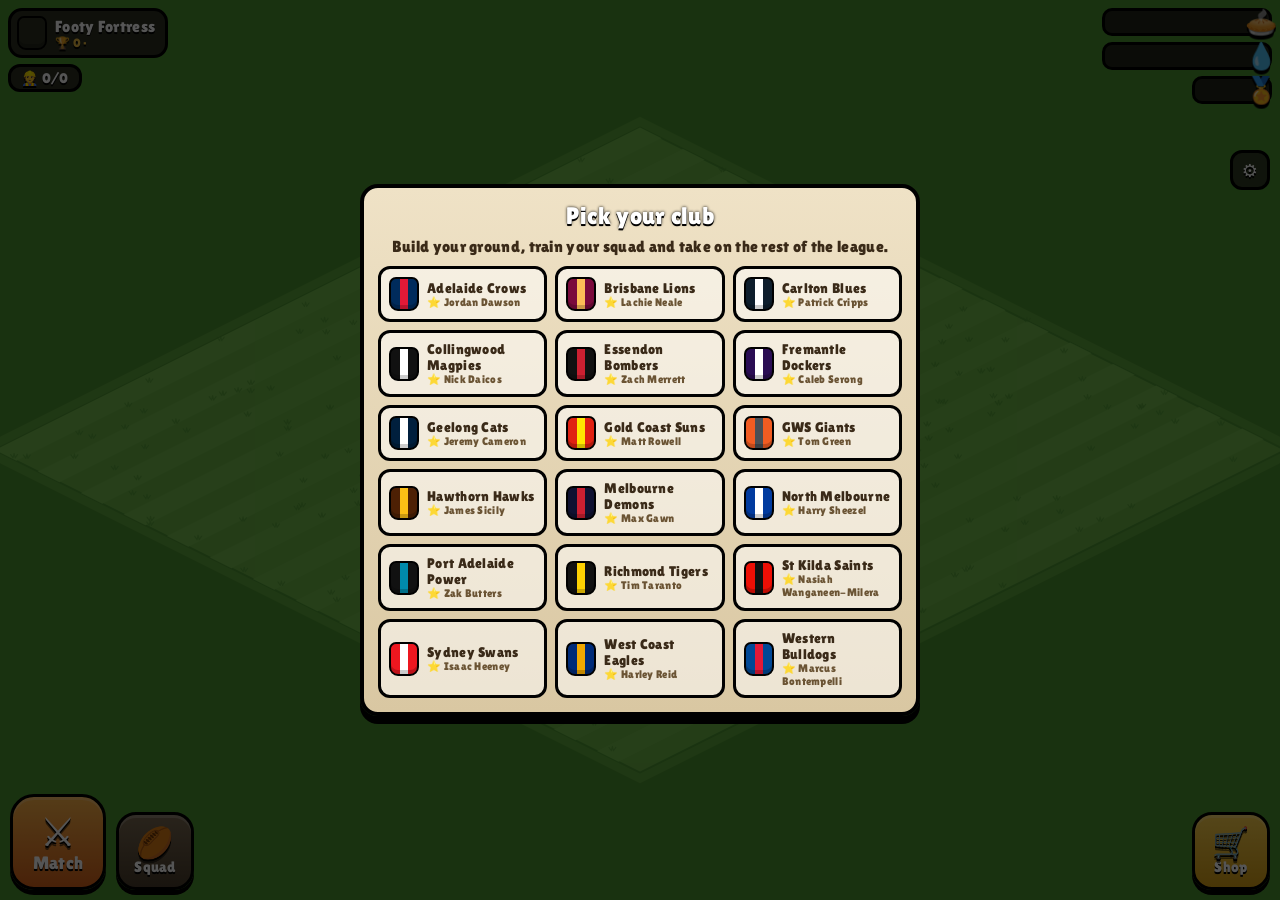
==== commit 6b205f30: "Footy Fortress: full base-builder with all 18 AFL clubs Real club names/colours with star-player cap" ====
--- a/footy-fortress/index.html
+++ b/footy-fortress/index.html
@@ -2,497 +2,62 @@
 <html lang="en">
 <head>
 <meta charset="utf-8">
-<meta name="viewport" content="width=device-width,initial-scale=1,user-scalable=no">
+<meta name="viewport" content="width=device-width,initial-scale=1,maximum-scale=1,user-scalable=no,viewport-fit=cover">
+<meta name="theme-color" content="#4c9631">
 <title>Footy Fortress</title>
 <link rel="preconnect" href="https://fonts.googleapis.com">
 <link href="https://fonts.googleapis.com/css2?family=Lilita+One&display=swap" rel="stylesheet">
-<style>
-  :root{--ink:#1c1a17;--panel:#2b2620ee;--gold:#f6c343;--drink:#36c9e8;--good:#5fd16b;--bad:#e8503a}
-  *{box-sizing:border-box}
-  html,body{margin:0;height:100%;background:#4c9631;font-family:"Lilita One","Trebuchet MS",system-ui,sans-serif;letter-spacing:.3px;color:#fff;overflow:hidden;user-select:none}
-  canvas{display:block;width:100%;height:100%;touch-action:none}
-  .hud{position:fixed;left:0;right:0;top:0;display:flex;gap:8px;padding:10px;align-items:center;pointer-events:none}
-  .pill{background:var(--panel);border:2px solid #000;border-radius:14px;padding:4px 10px 4px 6px;display:flex;align-items:center;gap:6px;font-weight:400;text-shadow:0 2px 0 #000;font-size:15px}
-  .ico{width:22px;height:22px;border-radius:50%;display:inline-grid;place-items:center;font-size:13px;border:2px solid #000}
-  .club{background:var(--panel);border:2px solid #000;border-radius:14px;padding:4px 10px;font-weight:400;text-shadow:0 2px 0 #000;display:flex;gap:8px;align-items:center}
-  .guernsey{width:26px;height:26px;border-radius:6px;border:2px solid #000}
-  .spacer{flex:1}
-  .bar{position:fixed;left:0;right:0;bottom:0;display:flex;gap:8px;padding:10px;justify-content:center;flex-wrap:wrap}
-  button{font:inherit;font-weight:400;color:#fff;text-shadow:0 2px 0 #000;border:2px solid #000;border-radius:12px;padding:8px 12px;background:linear-gradient(#6c5b45,#463a2c);box-shadow:0 4px 0 #000;cursor:pointer;min-width:64px}
-  button:active{transform:translateY(3px);box-shadow:0 1px 0 #000}
-  button.go{background:linear-gradient(#ffb547,#e2731e)}
-  button.sel{outline:3px solid var(--gold)}
-  button small{display:block;font-size:11px;opacity:.9}
-  .toast{position:fixed;left:50%;top:64px;transform:translateX(-50%);background:var(--panel);border:2px solid #000;border-radius:12px;padding:8px 14px;font-weight:400;text-shadow:0 2px 0 #000;opacity:0;transition:opacity .25s;pointer-events:none;text-align:center}
-  .toast.show{opacity:1}
-  .modal{position:fixed;inset:0;display:none;place-items:center;background:#0008}
-  .modal.show{display:grid}
-  .card{background:#3a3128;border:3px solid #000;border-radius:16px;padding:16px;width:min(92vw,380px);text-align:center;box-shadow:0 6px 0 #000}
-  .card h2{margin:0 0 8px;color:var(--gold);text-shadow:0 2px 0 #000}
-  .clubs{display:grid;grid-template-columns:1fr 1fr;gap:8px;margin-top:10px}
-  .clubs button{display:flex;align-items:center;gap:8px;justify-content:flex-start}
-</style>
+<link rel="stylesheet" href="style.css">
 </head>
 <body>
 <canvas id="c"></canvas>
 
-<div class="hud">
-  <div class="club"><span class="guernsey" id="g"></span><span id="clubName">Club</span></div>
-  <div class="spacer"></div>
-  <div class="pill"><span class="ico" style="background:var(--gold)">🥧</span><span id="pies">0</span></div>
-  <div class="pill"><span class="ico" style="background:var(--drink)">💧</span><span id="drink">0</span></div>
-  <div class="pill"><span class="ico" style="background:#e9e2d0">🏉</span><span id="squad">0</span></div>
-</div>
-
-<div class="bar" id="bar"></div>
-<div class="toast" id="toast"></div>
-
-<div class="modal show" id="pick">
-  <div class="card">
-    <h2>Footy Fortress</h2>
-    <div>Pick your club, build your ground, then take on rival clubs on Match Day.</div>
-    <div class="clubs" id="clubs"></div>
+<!-- top bar -->
+<div id="top">
+  <div class="tl">
+    <div class="badge" id="clubBadge">
+      <span class="guernsey" id="g"></span>
+      <div><div id="clubName">Footy Fortress</div><div class="sub">🏆 <span id="tro">0</span> · <span id="lg"></span></div></div>
+    </div>
+    <div class="pill small" id="builders">👷 0/0</div>
+  </div>
+  <div class="tr">
+    <div class="res" data-r="pies"><div class="fill" style="background:linear-gradient(#ffd96a,#e9a92a)"></div><span class="v"></span><span class="cap"></span><i>🥧</i></div>
+    <div class="res" data-r="drink"><div class="fill" style="background:linear-gradient(#7fe3ff,#1aa3d6)"></div><span class="v"></span><span class="cap"></span><i>💧</i></div>
+    <div class="res medals" data-r="medals"><span class="v"></span><i>🏅</i></div>
   </div>
 </div>
 
-<div class="modal" id="result">
-  <div class="card"><h2 id="resTitle"></h2><div id="resBody"></div><br><button class="go" onclick="goHome()">Back to the club</button></div>
+<!-- home buttons -->
+<div id="homeBtns">
+  <button class="round attack" id="btnAttack"><b>⚔️</b><span>Match</span></button>
+  <button class="round" id="btnSquad"><b>🏉</b><span>Squad</span></button>
+  <button class="round shop" id="btnShop"><b>🛒</b><span>Shop</span></button>
+  <button class="mini" id="btnSettings">⚙️</button>
 </div>
 
-<script>
-// ---------- Data ----------
-// Original fictional clubs (not official AFL marks) in classic footy colour combos.
-const CLUBS = [
-  {name:"Yarra Ravens",   a:"#111", b:"#f2f2f2"},
-  {name:"Bayside Flames", a:"#c8102e", b:"#111"},
-  {name:"Swan River Rays",a:"#0b2a6f", b:"#f6c343"},
-  {name:"Harbour Hawks",  a:"#d71920", b:"#fff"},
-  {name:"Torrens Tigers", a:"#f6c343", b:"#111"},
-  {name:"Gabba Bolts",    a:"#7a0f3a", b:"#2a6fdb"},
-  {name:"Coastline Gulls",a:"#2a6fdb", b:"#fff"},
-  {name:"Outback Roos",   a:"#1d7a3a", b:"#f6c343"},
-];
-const B = {
-  clubhouse:{label:"Clubhouse",  size:3, hp:1500, cost:0,   res:"pies",  color:"#b5543a", roof:"#7a2e1e"},
-  pieshop:  {label:"Pie Shop",   size:2, hp:500,  cost:150, res:"drink", color:"#d9a441", roof:"#8b5a1a", makes:"pies"},
-  drinktap: {label:"Drink Tap",  size:2, hp:500,  cost:150, res:"pies",  color:"#3aa6c4", roof:"#1d5f7a", makes:"drink"},
-  oval:     {label:"Training Oval",size:3,hp:600, cost:250, res:"pies",  color:"#3f9a46", roof:"#e9e2d0"},
-  goalpost: {label:"Goal Tower", size:2, hp:700,  cost:300, res:"drink", color:"#9b8c78", roof:"#fff", range:5.5, dmg:22},
-  siren:    {label:"Siren Cannon",size:2, hp:800, cost:400, res:"pies",  color:"#555", roof:"#e8503a", range:4.5, dmg:40},
-  fence:    {label:"Boundary Fence",size:1,hp:300,cost:20,  res:"pies",  color:"#e9e2d0", roof:"#cfc6b0"},
-};
-const UNITS = {
-  rover:   {label:"Rover",       cost:25,  hp:90,  dmg:10, spd:2.4, range:1.0, emoji:"🏃"},
-  ruck:    {label:"Ruckman",     cost:60,  hp:320, dmg:16, spd:1.4, range:1.0, emoji:"🧍", big:true},
-  forward: {label:"Full-Forward",cost:45,  hp:70,  dmg:14, spd:1.8, range:4.0, emoji:"🎯", kicker:true},
-};
-const N = 22; // grid size
+<div id="selPanel"></div>
+<div id="placePanel"><button class="btn red" id="placeNo">✖</button><span id="placeName"></span><button class="btn green" id="placeYes">✔</button></div>
 
-// ---------- State ----------
-let S = load() || {club:null, pies:600, drink:500, squad:{rover:0,ruck:0,forward:0}, buildings:[]};
-let mode = "home";     // home | build | attack
-let buildType = null, deployType = null;
-let enemy = null;      // attack state
-const cv = document.getElementById("c"), ctx = cv.getContext("2d");
-let W, H, TW, TH, OX, OY;
+<!-- battle -->
+<div id="battleTop">
+  <div class="panel bl"><div id="bVs"></div><div class="sub"><span id="bLoot"></span></div></div>
+  <div class="panel br"><div id="bStars">☆☆☆</div><div class="sub"><span id="bPct">0%</span> · <span id="bTime">3:00</span></div></div>
+</div>
+<div id="battleHint">Tap the grass to send players in<br><small>Red zone = too close to buildings</small></div>
+<div id="battleBottom">
+  <div class="row"><button class="btn red" id="bEnd">End Match</button><button class="btn gold" id="bAbility"></button></div>
+  <div id="cards"></div>
+</div>
 
-function save(){ try{ localStorage.setItem("footyFortress", JSON.stringify(S)); }catch(e){} }
-function load(){ try{ return JSON.parse(localStorage.getItem("footyFortress")); }catch(e){ return null; } }
+<div class="modal" id="modal"><div class="card"><button class="x" id="modalX">✖</button><div id="modalBody"></div></div></div>
+<div id="toast"></div>
 
-function starterBase(){
-  return [
-    {t:"clubhouse",x:10,y:10},{t:"pieshop",x:6,y:7},{t:"drinktap",x:14,y:7},
-    {t:"oval",x:6,y:13},{t:"goalpost",x:14,y:13},
-    ...fenceRing(5,6,17,16)
-  ].map(b=>({...b, hp:B[b.t].hp, store:0}));
-}
-function fenceRing(x0,y0,x1,y1){
-  const f=[]; for(let x=x0;x<=x1;x++){f.push({t:"fence",x,y:y0});f.push({t:"fence",x,y:y1});}
-  for(let y=y0+1;y<y1;y++){f.push({t:"fence",x:x0,y});f.push({t:"fence",x:x1,y});}
-  return f.filter((_,i)=>i%5!==2); // leave gaps like a real boundary gate
-}
-
-// ---------- Layout ----------
-function resize(){
-  W=cv.width=innerWidth*devicePixelRatio; H=cv.height=innerHeight*devicePixelRatio;
-  // Fill the screen; on tall phones zoom in and let the outer corners crop.
-  TW=Math.min(W/(N+2)*(H>W?2.0:1.15), (H*0.7)/(N/2+1)); TH=TW/2;
-  OX=W/2; OY=(H-N*TH)/2 + TH*.5;
-}
-addEventListener("resize",resize);
-const iso=(x,y)=>[OX+(x-y)*TW/2, OY+(x+y)*TH/2];
-function unIso(px,py){ const a=(px-OX)/(TW/2), b=(py-OY)/(TH/2); return [(a+b)/2,(b-a)/2]; }
-
-// ---------- Drawing ----------
-const OUT="#2b1d10"; // warm dark outline used on everything
-function rng(seed){return()=>{seed=seed+0x6D2B79F5|0;let t=Math.imul(seed^seed>>>15,1|seed);t=t+Math.imul(t^t>>>7,61|t)^t;return((t^t>>>14)>>>0)/4294967296;};}
-const P=(x,y,z=0)=>{const [a,b]=iso(x,y);return [a,b-z*TH];};
-const LW=()=>Math.max(1.5,TW*.035);
-function poly(pts,fill,stroke=OUT,lw){ctx.beginPath();pts.forEach(([a,b],i)=>i?ctx.lineTo(a,b):ctx.moveTo(a,b));ctx.closePath();if(fill){ctx.fillStyle=fill;ctx.fill();}if(stroke){ctx.strokeStyle=stroke;ctx.lineWidth=lw||LW();ctx.lineJoin="round";ctx.stroke();}}
-function diamond(x,y,w,h,fill,stroke){poly([P(x,y),P(x+w,y),P(x+w,y+h),P(x,y+h)],fill,stroke||null,1);}
-function rgb(hex){let h=hex.slice(1);if(h.length===3)h=h.split("").map(c=>c+c).join("");const n=parseInt(h,16);return [n>>16&255,n>>8&255,n&255];}
-function shade(hex,f){const m=v=>Math.max(0,Math.min(255,f>1?v+(255-v)*(f-1):v*f))|0;return "rgb("+rgb(hex).map(m).join(",")+")";}
-function grad(p0,p1,c0,c1){const g=ctx.createLinearGradient(p0[0],p0[1],p1[0],p1[1]);g.addColorStop(0,c0);g.addColorStop(1,c1);return g;}
-function rr(x,y,w,h,r,col){ctx.beginPath();ctx.roundRect(x,y,w,h,r);ctx.fillStyle=col;ctx.fill();ctx.stroke();}
-
-// Block with footprint x..x+w, y..y+d, from height z to z+h (heights in tile-height units). Light comes from the left.
-function prism(x,y,w,d,z,h,col,topCol){
-  const L=[P(x,y+d,z),P(x+w,y+d,z),P(x+w,y+d,z+h),P(x,y+d,z+h)];
-  const R=[P(x+w,y+d,z),P(x+w,y,z),P(x+w,y,z+h),P(x+w,y+d,z+h)];
-  const T=[P(x,y,z+h),P(x+w,y,z+h),P(x+w,y+d,z+h),P(x,y+d,z+h)];
-  poly(L,grad(L[3],L[0],shade(col,.95),shade(col,.75)));
-  poly(R,grad(R[3],R[0],shade(col,.7),shade(col,.52)));
-  poly(T,grad(T[0],T[2],shade(topCol||col,1.25),shade(topCol||col,1.02)));
-}
-// Rectangles painted onto the front-left face (plane y=yp) or front-right face (plane x=xp)
-function onL(yp,x0,x1,z0,z1,col,stroke=OUT){poly([P(x0,yp,z0),P(x1,yp,z0),P(x1,yp,z1),P(x0,yp,z1)],col,stroke,Math.max(1,TW*.022));}
-function onR(xp,y0,y1,z0,z1,col,stroke=OUT){poly([P(xp,y0,z0),P(xp,y1,z0),P(xp,y1,z1),P(xp,y0,z1)],col,stroke,Math.max(1,TW*.022));}
-function windowL(yp,x0,x1,z0,z1){onL(yp,x0-.05,x1+.05,z0-.05,z1+.05,"#fff8e6");onL(yp,x0,x1,z0,z1,grad(P(x0,yp,z1),P(x1,yp,z0),"#bfe9ff","#3d8fd1"));}
-function windowR(xp,y0,y1,z0,z1){onR(xp,y0+.05,y1-.05,z0-.05,z1+.05,"#e8dcc2");onR(xp,y0,y1,z0,z1,grad(P(xp,y0,z1),P(xp,y1,z0),"#8cc8ee","#2a6aa0"));}
-// Gable roof with its ridge running along x
-function roof(x,y,w,d,z,h,col){
-  const m=y+d/2;
-  poly([P(x,y,z),P(x+w,y,z),P(x+w,m,z+h),P(x,m,z+h)],shade(col,1.15));
-  const F=[P(x,y+d,z),P(x+w,y+d,z),P(x+w,m,z+h),P(x,m,z+h)];
-  poly(F,grad(F[3],F[0],shade(col,1.12),shade(col,.78)));
-  ctx.strokeStyle=shade(col,.55);ctx.lineWidth=Math.max(1,TW*.018);
-  for(let i=1;i<4;i++){const t=i/4,a=P(x,y+d-t*d/2,z+t*h),b=P(x+w,y+d-t*d/2,z+t*h);ctx.beginPath();ctx.moveTo(...a);ctx.lineTo(...b);ctx.stroke();}
-  poly([P(x+w,y+d,z),P(x+w,y,z),P(x+w,m,z+h)],shade(col,.62));
-  poly([P(x,m,z+h),P(x+w,m,z+h)],null,shade(col,1.4),Math.max(2,TW*.04));
-}
-function cyl(x,y,r,z,h,col,topCol){
-  const [cx,cb]=P(x,y,z),[,ct]=P(x,y,z+h),rx=r*TW*.72,ry=rx/2;
-  ctx.beginPath();ctx.moveTo(cx-rx,ct);ctx.lineTo(cx-rx,cb);ctx.ellipse(cx,cb,rx,ry,0,Math.PI,0,true);ctx.lineTo(cx+rx,ct);ctx.closePath();
-  const g=ctx.createLinearGradient(cx-rx,0,cx+rx,0);g.addColorStop(0,shade(col,.95));g.addColorStop(.3,shade(col,1.25));g.addColorStop(1,shade(col,.55));
-  ctx.fillStyle=g;ctx.fill();ctx.strokeStyle=OUT;ctx.lineWidth=LW();ctx.stroke();
-  ctx.beginPath();ctx.ellipse(cx,ct,rx,ry,0,0,7);ctx.fillStyle=shade(topCol||col,1.2);ctx.fill();ctx.stroke();
-}
-function band(x,y,r,z0,z1,col){const [cx,b0]=P(x,y,z0),[,b1]=P(x,y,z1),rx=r*TW*.72,ry=rx/2;ctx.beginPath();ctx.ellipse(cx,b0,rx,ry,0,Math.PI,0,true);ctx.lineTo(cx+rx,b1);ctx.ellipse(cx,b1,rx,ry,0,0,Math.PI,false);ctx.closePath();ctx.fillStyle=col;ctx.fill();ctx.strokeStyle=OUT;ctx.lineWidth=Math.max(1,TW*.02);ctx.stroke();}
-function shadow(x,y,w,d){ctx.save();ctx.globalAlpha=.22;poly([P(x+.1,y+.3),P(x+w+.45,y+.3),P(x+w+.45,y+d+.45),P(x+.1,y+d+.45)],"#14300a",null);ctx.restore();}
-function pad(x,y,s){poly([P(x+.06,y+.06),P(x+s-.06,y+.06),P(x+s-.06,y+s-.06),P(x+.06,y+s-.06)],"#d8b57a","#a3814c",Math.max(1,TW*.025));
-  poly([P(x+.18,y+.18),P(x+s-.18,y+.18),P(x+s-.18,y+s-.18),P(x+.18,y+s-.18)],"#e2c48e",null);}
-function rubble(x,y,s){poly([P(x+.1,y+.1),P(x+s-.1,y+.1),P(x+s-.1,y+s-.1),P(x+.1,y+s-.1)],"#6d5d48","#4a3f33",1);
-  const r=rng(x*131+y*7);for(let i=0;i<s*s*2+1;i++){const a=x+.2+r()*(s-.5),c=y+.2+r()*(s-.5);prism(a,c,.22+r()*.15,.22+r()*.15,0,.15+r()*.25,r()<.5?"#9a8f80":"#b07a4a");}}
-
-function drawBuilding(b,club,list){
-  const d=B[b.t],s=d.size,x=b.x,y=b.y;
-  if(b.hp<=0) return rubble(x,y,s);
-  if(b.t!=="fence"&&b.t!=="oval"){pad(x,y,s);shadow(x+.3,y+.3,s-.6,s-.6);}
-  let top=2.5;
-  switch(b.t){
-    case "clubhouse":{
-      prism(x+.3,y+.3,2.4,2.4,0,.4,"#a3968a");
-      prism(x+.45,y+.45,2.1,2.1,.4,1.85,"#f3e4c2");
-      onL(y+2.55,x+.45,x+2.55,.4,.62,club.b,null);
-      for(const u of [.7,1.95]) windowL(y+2.55,x+u,x+u+.35,1.15,1.75);
-      onL(y+2.55,x+1.27,x+1.73,.4,1.3,"#6b3d1c");
-      for(const v of [.7,1.95]) windowR(x+2.55,y+v+.35,y+v,1.15,1.75);
-      roof(x+.25,y+.25,2.5,2.5,2.25,1.35,club.a);
-      const [bx,by]=P(x+2.75,y+1.5,2.75);ctx.lineWidth=2;ctx.strokeStyle=OUT;
-      ctx.beginPath();ctx.arc(bx,by,TW*.24,0,7);ctx.fillStyle=club.b;ctx.fill();ctx.stroke();
-      ctx.beginPath();ctx.arc(bx,by,TW*.13,0,7);ctx.fillStyle=club.a;ctx.fill();
-      flag(...P(x+1.5,y+1.5,3.6),club);
-      top=5.2;break;}
-    case "pieshop":{
-      prism(x+.3,y+.3,1.4,1.4,0,1.15,"#f2d6a0");
-      onL(y+1.7,x+.45,x+.85,0,.8,"#7a4a22");
-      windowR(x+1.7,y+1.45,y+.85,.4,.85);
-      for(let i=0;i<5;i++){const a=x+.3+i*.28;poly([P(a,y+1.7,1.05),P(a+.28,y+1.7,1.05),P(a+.28,y+2.02,.72),P(a,y+2.02,.72)],i%2?"#fff":"#e8503a",OUT,Math.max(1,TW*.02));}
-      prism(x+.22,y+.22,1.56,1.56,1.15,.18,"#8b5a1a","#a96f2a");
-      cyl(x+1,y+1,.55,1.33,.28,"#c98a3a","#eebb62");
-      const [px,py]=P(x+1,y+1,1.61);ctx.strokeStyle="#a0621f";ctx.lineWidth=Math.max(1.5,TW*.03);ctx.lineCap="round";
-      for(let i=-1;i<=1;i++){ctx.beginPath();ctx.moveTo(px+i*TW*.13-TW*.08,py-TH*.12);ctx.lineTo(px+i*TW*.13+TW*.08,py+TH*.12);ctx.stroke();}
-      if(b.store>0) bar(...P(x+1,y+1,3.3),b.store/200,"#f6c343");
-      top=2.6;break;}
-    case "drinktap":{
-      prism(x+.3,y+.3,1.4,1.4,0,.35,"#8d99a6");
-      cyl(x+1,y+1,.56,.35,1.75,"#2fb8e0","#dff6fc");
-      band(x+1,y+1,.56,.9,1.4,club.a);
-      const [lx,ly]=P(x+1,y+1,1.15);txt("⚡",lx-TW*.1,ly+TH*.15,TH*.55);
-      cyl(x+1,y+1,.22,2.1,.32,"#ffffff","#e6e6e6");
-      prism(x+.62,y+1.45,.18,.38,.55,.14,"#c7ccd2");
-      if(b.store>0) bar(...P(x+1,y+1,3.6),b.store/200,"#36c9e8");
-      top=3;break;}
-    case "oval":{
-      const [ox,oy]=P(x+1.5,y+1.5),rx=TW*1.18,ry=TH*.98;
-      ctx.save();ctx.globalAlpha=.25;ctx.beginPath();ctx.ellipse(ox+4,oy+5,rx*1.06,ry*1.06,0,0,7);ctx.fillStyle="#14300a";ctx.fill();ctx.restore();
-      ctx.save();ctx.beginPath();ctx.ellipse(ox,oy,rx,ry,0,0,7);ctx.fillStyle="#48a83f";ctx.fill();ctx.clip();
-      ctx.fillStyle="#5cc050";for(let i=-6;i<6;i+=2)ctx.fillRect(ox+i*rx/6,oy-ry,rx/6,ry*2);ctx.restore();
-      ctx.lineWidth=Math.max(3,TW*.08);ctx.strokeStyle="#e9dcc0";ctx.beginPath();ctx.ellipse(ox,oy,rx*1.03,ry*1.03,0,0,7);ctx.stroke();
-      ctx.lineWidth=Math.max(1.5,TW*.035);ctx.strokeStyle=OUT;ctx.beginPath();ctx.ellipse(ox,oy,rx*1.07,ry*1.07,0,0,7);ctx.stroke();
-      ctx.strokeStyle="#fff";ctx.lineWidth=Math.max(1.5,TW*.03);ctx.beginPath();ctx.ellipse(ox,oy,rx*.9,ry*.9,0,0,7);ctx.stroke();
-      ctx.beginPath();ctx.rect(ox-TW*.22,oy-TH*.35,TW*.44,TH*.7);ctx.stroke();
-      ctx.beginPath();ctx.ellipse(ox,oy,TW*.1,TH*.12,0,0,7);ctx.stroke();
-      posts(ox-rx*.82,oy,TH*.95,null,.55);posts(ox+rx*.82,oy,TH*.95,null,.55);
-      top=1.8;break;}
-    case "goalpost":{
-      prism(x+.38,y+.38,1.24,1.24,0,1.55,"#bfae92");
-      for(const z of [.52,1.04]){onL(y+1.62,x+.38,x+1.62,z,z,null,shade("#bfae92",.6));onR(x+1.62,y+1.62,y+.38,z,z,null,shade("#bfae92",.5));}
-      for(const [u,z] of [[.8,.26],[1.2,.78],[.7,1.3]]) onL(y+1.62,x+u,x+u,z-.26,z+.26,null,shade("#bfae92",.6));
-      prism(x+.22,y+.22,1.56,1.56,1.55,.28,"#9b6a3a","#c8915a");
-      posts(...P(x+1,y+1,1.83),TH*2.6,club,1);
-      top=5.4;break;}
-    case "siren":{
-      prism(x+.32,y+.32,1.36,1.36,0,.65,"#6b7079");
-      onL(y+1.68,x+.32,x+1.68,.42,.52,"#f6c343",null);
-      cyl(x+1,y+1,.5,.65,.3,"#4a4f57");
-      const a=b.ang??-2.6,[hx,hy]=P(x+1,y+1,1.2),L=TW*.85,r0=TW*.1,r1=TW*.34,dx=Math.cos(a),dy=Math.sin(a)*.75,nx=-dy,ny=dx;
-      const mx=hx+dx*L,my=hy+dy*L;
-      poly([[hx-dx*TW*.2+nx*r0,hy-dy*TW*.2+ny*r0],[mx+nx*r1,my+ny*r1],[mx-nx*r1,my-ny*r1],[hx-dx*TW*.2-nx*r0,hy-dy*TW*.2-ny*r0]],grad([hx,hy-r1],[hx,hy+r1],"#ff7a5c","#b52a18"));
-      ctx.save();ctx.translate(mx,my);ctx.rotate(Math.atan2(dy,dx));ctx.beginPath();ctx.ellipse(0,0,TW*.08,r1,0,0,7);ctx.fillStyle="#3a0e08";ctx.fill();ctx.strokeStyle=OUT;ctx.lineWidth=LW();ctx.stroke();ctx.restore();
-      ctx.beginPath();ctx.arc(hx,hy,TW*.16,0,7);ctx.fillStyle="#555b63";ctx.fill();ctx.stroke();
-      top=2.6;break;}
-    case "fence":{
-      const has=(i,j)=>list.some(o=>o.t==="fence"&&o.hp>0&&o.x===i&&o.y===j);
-      if(has(x+1,y)) for(const z of [.28,.6]) prism(x+.5,y+.46,1,.08,z,.12,"#f7f1e2");
-      if(has(x,y+1)) for(const z of [.28,.6]) prism(x+.46,y+.5,.08,1,z,.12,"#f7f1e2");
-      prism(x+.37,y+.37,.26,.26,0,.9,"#f7f1e2");
-      prism(x+.34,y+.34,.32,.32,.9,.12,club.a);
-      top=1.5;break;}
-  }
-  if(b.hp<d.hp) bar(...P(x+s/2,y+s/2,top),b.hp/d.hp,b.hp/d.hp>.5?"#5fd16b":"#e8503a");
-}
-// Aussie rules goal: two tall goal posts, two shorter behind posts, padded in club colours
-function posts(px,py,h,club,sc=1){
-  const g=TW*.17*sc,w=Math.max(2.5,TW*.07*sc);ctx.lineCap="round";
-  [[-2,.6],[-1,1],[1,1],[2,.6]].forEach(([o,k])=>{const X=px+o*g;
-    ctx.strokeStyle=OUT;ctx.lineWidth=w+3;ctx.beginPath();ctx.moveTo(X,py);ctx.lineTo(X,py-h*k);ctx.stroke();
-    ctx.strokeStyle="#fff";ctx.lineWidth=w;ctx.beginPath();ctx.moveTo(X,py);ctx.lineTo(X,py-h*k);ctx.stroke();
-    if(club){ctx.strokeStyle=OUT;ctx.lineWidth=1.5;rr(X-w*.95,py-h*.3,w*1.9,h*.28,3,club.a);ctx.fillStyle=club.b;ctx.fillRect(X-w*.95+1,py-h*.2,w*1.9-2,h*.07);}
-  });
-}
-function flag(px,py,club){
-  const h=TH*2.3;ctx.lineCap="round";
-  ctx.strokeStyle=OUT;ctx.lineWidth=Math.max(3,TW*.07);ctx.beginPath();ctx.moveTo(px,py);ctx.lineTo(px,py-h);ctx.stroke();
-  ctx.strokeStyle="#e0e0e0";ctx.lineWidth=Math.max(1.5,TW*.035);ctx.beginPath();ctx.moveTo(px,py);ctx.lineTo(px,py-h);ctx.stroke();
-  const w=TW*.95,fh=TH*1.05,t=performance.now()/220,y0=py-h+2,wv=i=>Math.sin(t+i*3)*TH*.12*i;
-  ctx.save();ctx.beginPath();ctx.moveTo(px,y0);
-  for(let i=0;i<=1.001;i+=.1)ctx.lineTo(px+w*i,y0+wv(i));for(let i=1;i>=0;i-=.1)ctx.lineTo(px+w*i,y0+fh+wv(i));ctx.closePath();
-  ctx.fillStyle=club.a;ctx.fill();ctx.save();ctx.clip();ctx.fillStyle=club.b;ctx.fillRect(px+w*.36,y0-TH,w*.28,fh+2*TH);ctx.restore();
-  ctx.strokeStyle=OUT;ctx.lineWidth=2;ctx.stroke();ctx.restore();
-  ctx.beginPath();ctx.arc(px,py-h,TW*.06,0,7);ctx.fillStyle="#f6c343";ctx.fill();ctx.strokeStyle=OUT;ctx.lineWidth=1.5;ctx.stroke();
-}
-function txt(s,x,y,sz,col="#fff"){ctx.font=`${sz}px "Lilita One", "Trebuchet MS", sans-serif`;ctx.textAlign="center";ctx.textBaseline="middle";ctx.lineJoin="round";ctx.lineWidth=Math.max(3,sz*.22);ctx.strokeStyle="#000";ctx.strokeText(s,x,y);ctx.fillStyle=col;ctx.fillText(s,x,y);}
-function bar(x,y,f,col){if(f<=.01)return;const w=TW*1.1,h=Math.max(5,TH*.26);ctx.lineWidth=2;ctx.strokeStyle="#000";rr(x-w/2,y,w,h,h/2,"#2a2a2a");ctx.beginPath();ctx.roundRect(x-w/2+1.5,y+1.5,Math.max(h-3,(w-3)*Math.min(1,f)),h-3,(h-3)/2);ctx.fillStyle=col;ctx.fill();
-  ctx.fillStyle="#ffffff55";ctx.fillRect(x-w/2+h/2,y+2,(w-h)*Math.min(1,f),(h-4)/3);}
-
-function drawUnit(u){
-  const [x,y]=P(u.x,u.y),k=TW*(u.big?.42:.33),c=u.club,t=performance.now()/110+u.id*1.7;
-  const sw=u.moving?Math.sin(t)*k*.22:0,bob=u.moving?Math.abs(Math.sin(t))*k*.12:0,atk=u.cd>.75?k*.25:0;
-  ctx.save();ctx.translate(x,y);
-  ctx.fillStyle="#0004";ctx.beginPath();ctx.ellipse(0,0,k*.8,k*.35,0,0,7);ctx.fill();
-  if(u.face<0)ctx.scale(-1,1);ctx.translate(0,-bob);
-  ctx.lineWidth=Math.max(1.5,k*.13);ctx.strokeStyle=OUT;ctx.lineJoin="round";
-  for(const ph of [1,-1]){const o=sw*ph,dx=ph*.2*k;rr(dx-k*.13+o,-k*1.0,k*.26,k*.78,k*.08,c.b);rr(dx-k*.16+o*1.1+k*.04,-k*.27,k*.36,k*.22,k*.1,"#1e1e1e");}
-  rr(-k*.62+atk*.3,-k*1.95,k*.24,k*.7,k*.12,"#efc39b");
-  rr(-k*.45,-k*1.3,k*.9,k*.42,k*.12,u.big?c.b:"#f2f2f2");
-  rr(-k*.5,-k*2.12,k*1.0,k*.92,k*.25,c.a);
-  ctx.save();ctx.beginPath();ctx.roundRect(-k*.5,-k*2.12,k*1.0,k*.92,k*.25);ctx.clip();ctx.fillStyle=c.b;ctx.fillRect(-k*.12,-k*2.2,k*.24,k);ctx.restore();
-  ctx.beginPath();ctx.roundRect(-k*.5,-k*2.12,k*1.0,k*.92,k*.25);ctx.stroke();
-  ctx.save();ctx.translate(k*.42,-k*1.95);ctx.rotate(-atk/k*1.6);rr(-k*.02,0,k*.24,k*.68,k*.12,"#efc39b");ctx.restore();
-  ctx.beginPath();ctx.arc(k*.05,-k*2.55,k*.48,0,7);ctx.fillStyle="#efc39b";ctx.fill();ctx.stroke();
-  ctx.beginPath();ctx.arc(k*.05,-k*2.62,k*.49,Math.PI*1.02,Math.PI*1.98);ctx.lineTo(k*.4,-k*2.7);ctx.lineTo(-k*.35,-k*2.6);ctx.closePath();ctx.fillStyle=u.big?"#e0b040":"#4a2e16";ctx.fill();ctx.stroke();
-  if(u.big){ctx.fillStyle=c.b;ctx.fillRect(-k*.43,-k*2.75,k*.96,k*.14);}
-  ctx.fillStyle="#1a1a1a";ctx.beginPath();ctx.arc(k*.25,-k*2.5,k*.07,0,7);ctx.arc(k*.42,-k*2.5,k*.07,0,7);ctx.fill();
-  if(u.kicker) footy(k*.75,-k*1.35,k*.32,-.5);
-  ctx.restore();
-  if(u.hp<u.max) bar(x,y-k*3.6,u.hp/u.max,"#5fd16b");
-}
-function footy(x,y,r,rot){ctx.save();ctx.translate(x,y);ctx.rotate(rot);ctx.beginPath();ctx.ellipse(0,0,r,r*.62,0,0,7);ctx.fillStyle="#b5532a";ctx.fill();ctx.strokeStyle=OUT;ctx.lineWidth=Math.max(1.5,r*.18);ctx.stroke();
-  ctx.strokeStyle="#fff";ctx.lineWidth=Math.max(1,r*.1);ctx.beginPath();ctx.moveTo(-r*.35,0);ctx.lineTo(r*.35,0);for(let i=-2;i<=2;i++){ctx.moveTo(i*r*.14,-r*.12);ctx.lineTo(i*r*.14,r*.12);}ctx.stroke();ctx.restore();}
-
-// Scenery: trees, bushes and rocks around the ground, plus grass tufts
-let deco=null,tufts=null;
-function makeDeco(){
-  const r=rng(42);deco=[];tufts=[];
-  for(let i=-8;i<N+8;i++)for(let j=-8;j<N+8;j++){
-    if(i>=0&&j>=0&&i<N&&j<N)continue;
-    const edge=Math.min(Math.abs(i<0?i:i-N+1),Math.abs(j<0?j:j-N+1));
-    if(r()<(i<-1||j<-1||i>N||j>N?.55:.25)) deco.push({x:i+.2+r()*.6,y:j+.2+r()*.6,k:r()<.72?"tree":r()<.6?"bush":"rock",s:.75+r()*.5,h:r()});
-  }
-  for(let n=0;n<160;n++) tufts.push([r()*N,r()*N,r()]);
-}
-function drawDeco(t){
-  const [x,y]=P(t.x,t.y),k=TW*.5*t.s;
-  if(x<-k*2||x>W+k*2||y<-k*3||y>H+k)return;
-  ctx.fillStyle="#0003";ctx.beginPath();ctx.ellipse(x+k*.25,y,k*.75,k*.32,0,0,7);ctx.fill();
-  ctx.strokeStyle=OUT;
-  if(t.k==="rock"){ctx.lineWidth=LW();poly([[x-k*.5,y],[x-k*.4,y-k*.4],[x,y-k*.6],[x+k*.45,y-k*.35],[x+k*.5,y]],grad([x,y-k*.6],[x,y],"#c9c4bb","#7d776d"));return;}
-  const blobs=t.k==="tree"?[[-.38,-1.25,.48],[.38,-1.2,.48],[0,-1.7,.58],[0,-1.15,.5]]:[[-.3,-.35,.38],[.3,-.35,.38],[0,-.6,.42]];
-  if(t.k==="tree"){ctx.lineWidth=LW();rr(x-k*.12,y-k*1.0,k*.24,k*1.0,k*.08,"#7a4a22");}
-  const base=t.h<.5?"#2f7f2a":"#3a8a2c",light=t.h<.5?"#5fb246":"#6dbd4c";
-  ctx.lineWidth=LW()*2;ctx.fillStyle=base;
-  for(const [a,b,r] of blobs){ctx.beginPath();ctx.arc(x+a*k,y+b*k,r*k,0,7);ctx.stroke();}
-  for(const [a,b,r] of blobs){ctx.beginPath();ctx.arc(x+a*k,y+b*k,r*k,0,7);ctx.fill();}
-  ctx.fillStyle=light;for(const [a,b,r] of blobs){ctx.beginPath();ctx.arc(x+a*k-r*k*.25,y+b*k-r*k*.3,r*k*.55,0,7);ctx.fill();}
-}
-
-let particles=[],projectiles=[];
-function render(){
-  if(!deco)makeDeco();
-  ctx.fillStyle="#4c9631";ctx.fillRect(0,0,W,H);
-  poly([P(-.35,-.35),P(N+.35,-.35),P(N+.35,N+.35),P(-.35,N+.35)],"#5ea83c",null);
-  poly([P(0,0),P(N,0),P(N,N),P(0,N)],"#6cb646","#4f9a34",2);
-  for(let i=0;i<N;i+=2)diamond(i,0,1,N,"#74bd4d");
-  ctx.strokeStyle="#4f9a3499";ctx.lineWidth=Math.max(1,TW*.025);ctx.lineCap="round";
-  for(const [a,b,v] of tufts){const [tx,ty]=P(a,b),s=TW*.08;ctx.beginPath();ctx.moveTo(tx-s,ty-s);ctx.lineTo(tx-s*.3,ty);ctx.lineTo(tx,ty-s*1.3);ctx.lineTo(tx+s*.3,ty);ctx.lineTo(tx+s,ty-s);ctx.stroke();}
-  if(mode==="build"){ctx.strokeStyle="#ffffff30";ctx.lineWidth=1;for(let i=0;i<=N;i++){ctx.beginPath();ctx.moveTo(...P(i,0));ctx.lineTo(...P(i,N));ctx.moveTo(...P(0,i));ctx.lineTo(...P(N,i));ctx.stroke();}}
-  if(mode==="build"&&buildType&&hover){const s=B[buildType].size;diamond(hover[0],hover[1],s,s,canPlace(buildType,hover[0],hover[1])?"#ffffff70":"#e8503a80","#fff");}
-  if(mode==="attack"){ctx.save();ctx.globalAlpha=.18;poly([P(2,2),P(N-2,2),P(N-2,N-2),P(2,N-2)],null,"#fff",3);ctx.restore();}
-  const club=mode==="attack"?enemy.club:CLUBS[S.club];
-  const list=(mode==="attack"?enemy.buildings:S.buildings);
-  const ents=deco.map(t=>({k:t.x+t.y,draw:()=>drawDeco(t)}));
-  list.forEach(b=>ents.push({k:b.x+b.y+B[b.t].size,draw:()=>drawBuilding(b,club,list)}));
-  if(mode==="attack")enemy.units.forEach(u=>{if(u.hp>0)ents.push({k:u.x+u.y,draw:()=>drawUnit(u)});});
-  ents.sort((a,b)=>a.k-b.k).forEach(e=>e.draw());
-  projectiles.forEach(p=>{const [x,y]=P(p.x,p.y),z=TH*(1.2+Math.sin(p.t*Math.PI)*1.8);
-    if(p.kind==="siren"){ctx.beginPath();ctx.arc(x,y-z,TW*.14,0,7);ctx.fillStyle="#ff5a3c";ctx.fill();ctx.strokeStyle=OUT;ctx.lineWidth=2;ctx.stroke();}
-    else footy(x,y-z,TW*.15,p.t*9);});
-  particles.forEach(p=>{ctx.globalAlpha=Math.max(0,p.life);txt(p.s,p.px,p.py,TH*.9,p.s[0]==="+"?"#f6c343":"#fff");ctx.globalAlpha=1;});
-  if(mode==="attack"){const ty=90*devicePixelRatio+TH;txt(`vs ${enemy.club.name}`,W/2,ty,TH*1.2);txt(`Destroyed ${Math.round(destroyedPct())}%  ·  ${Math.ceil(enemy.time)}s`,W/2,ty+TH*1.5,TH*.85);}
-}
-
-// ---------- Logic ----------
-function occupied(list,x,y,ignore){ return list.some(b=>b!==ignore && b.hp>0 && x>=b.x && x<b.x+B[b.t].size && y>=b.y && y<b.y+B[b.t].size); }
-function canPlace(t,x,y){ const s=B[t].size; if(x<0||y<0||x+s>N||y+s>N) return false; for(let i=0;i<s;i++)for(let j=0;j<s;j++) if(occupied(S.buildings,x+i,y+j)) return false; return true; }
-
-let last=performance.now(), econT=0;
-function tick(now){
-  const dt=Math.min(.05,(now-last)/1000); last=now;
-  econT+=dt;
-  if(econT>1){ econT=0; S.buildings.forEach(b=>{ if(B[b.t].makes) b.store=Math.min(200,b.store+6); }); }
-  if(mode==="attack") battle(dt);
-  projectiles=projectiles.filter(p=>{p.t+=dt*2.2;p.x=p.sx+(p.tx-p.sx)*p.t;p.y=p.sy+(p.ty-p.sy)*p.t;if(p.t>=1){p.hit();return false;}return true;});
-  particles=particles.filter(p=>{p.life-=dt;p.py-=dt*40;return p.life>0;});
-  render(); hud(); requestAnimationFrame(tick);
-}
-
-function battle(dt){
-  const E=enemy; E.time-=dt;
-  const alive=E.buildings.filter(b=>b.hp>0);
-  E.units.forEach(u=>{
-    if(u.hp<=0) return;
-    u.cd-=dt;
-    let tgt=u.tgt&&u.tgt.hp>0?u.tgt:null;
-    if(!tgt){ let best=1e9; alive.forEach(b=>{ if(b.t==="fence")return; const d=dist(u,b); if(d<best){best=d;tgt=b;} }); if(!tgt) alive.forEach(b=>{const d=dist(u,b);if(d<best){best=d;tgt=b;}}); u.tgt=tgt; }
-    if(!tgt) return;
-    const d=dist(u,tgt);
-    if(d>u.range+B[tgt.t].size/2){
-      const [cx,cy]=centre(tgt), dx=cx-u.x, dy=cy-u.y, L=Math.hypot(dx,dy);
-      const nx=u.x+dx/L*u.spd*dt, ny=u.y+dy/L*u.spd*dt;
-      const blocker=E.buildings.find(b=>b.t==="fence"&&b.hp>0&&nx>=b.x&&nx<b.x+1&&ny>=b.y&&ny<b.y+1);
-      u.moving=true; u.face=(dx-dy)>=0?1:-1;
-      if(blocker&&blocker!==tgt){ u.tgt=blocker; } else { u.x=nx; u.y=ny; }
-    } else { u.moving=false; if(u.cd<=0){
-      u.cd=1;
-      if(u.kicker){ const [tx,ty]=centre(tgt); projectiles.push({sx:u.x,sy:u.y,tx,ty,x:u.x,y:u.y,t:0,hit:()=>hurt(tgt,u.dmg)}); }
-      else hurt(tgt,u.dmg);
-    }}
-  });
-  // defences
-  alive.forEach(b=>{ const d=B[b.t]; if(!d.range) return; b.cd=(b.cd||0)-dt; if(b.cd>0) return;
-    let tgt=null,best=d.range; E.units.forEach(u=>{ if(u.hp<=0)return; const dd=dist(u,b); if(dd<best){best=dd;tgt=u;} });
-    if(tgt){ b.cd=1.1; const [sx,sy]=centre(b); const p0=P(sx,sy),p1=P(tgt.x,tgt.y); b.ang=Math.atan2(p1[1]-p0[1],p1[0]-p0[0]); projectiles.push({kind:b.t,sx,sy,tx:tgt.x,ty:tgt.y,x:sx,y:sy,t:0,hit:()=>{tgt.hp-=d.dmg; if(tgt.hp<=0) pop("💥",tgt.x,tgt.y);}}); }
-  });
-  const unitsLeft=E.units.some(u=>u.hp>0)||Object.values(S.squad).some(n=>n>0);
-  if(E.time<=0 || !unitsLeft || destroyedPct()>=100) endBattle();
-}
-function hurt(b,dmg){ if(b.hp<=0)return; b.hp-=dmg; if(b.hp<=0){ pop(b.t==="fence"?"🪵":"💥",...centre(b)); if(B[b.t].makes||b.t==="clubhouse"){ const loot=b.t==="clubhouse"?150:80; enemy.loot[B[b.t].makes||"pies"]+=loot; pop(`+${loot}`,...centre(b)); } } }
-function pop(s,x,y){ const [px,py]=iso(x,y); particles.push({s,px,py:py-TH*2,life:1}); }
-const centre=b=>[b.x+B[b.t].size/2,b.y+B[b.t].size/2];
-const dist=(u,b)=>{const [cx,cy]=centre(b);return Math.hypot(cx-u.x,cy-u.y);};
-function destroyedPct(){ const nb=enemy.buildings.filter(b=>b.t!=="fence"); return 100*nb.filter(b=>b.hp<=0).length/nb.length; }
-
-function endBattle(){
-  const pct=Math.round(destroyedPct()), stars=(pct>=50)+(enemy.buildings.find(b=>b.t==="clubhouse").hp<=0)+(pct>=100);
-  S.pies+=enemy.loot.pies; S.drink+=enemy.loot.drink;
-  enemy.units=[]; mode="over"; save();
-  document.getElementById("resTitle").textContent = stars? `${"★".repeat(stars)}${"☆".repeat(3-stars)} Win!` : "Siren! You lost";
-  document.getElementById("resBody").innerHTML = `${pct}% of ${enemy.club.name}'s ground flattened.<br>Loot: 🥧 ${enemy.loot.pies} &nbsp; 💧 ${enemy.loot.drink}`;
-  document.getElementById("result").classList.add("show");
-}
-function goHome(){ document.getElementById("result").classList.remove("show"); mode="home"; enemy=null; renderBar(); }
-
-function startAttack(){
-  if(!Object.values(S.squad).some(n=>n>0)) return toast("Train some players at the Training Oval first!");
-  const others=CLUBS.filter((_,i)=>i!==S.club), club=others[Math.random()*others.length|0];
-  const bl=[{t:"clubhouse",x:10,y:10},{t:"pieshop",x:6,y:6},{t:"drinktap",x:15,y:6},{t:"pieshop",x:6,y:15},{t:"goalpost",x:15,y:15},{t:"goalpost",x:7,y:10},{t:"siren",x:14,y:10},...fenceRing(5,5,17,17)];
-  enemy={club,time:90,loot:{pies:0,drink:0},units:[],buildings:bl.map(b=>({...b,hp:B[b.t].hp}))};
-  mode="attack"; deployType=Object.keys(S.squad).find(k=>S.squad[k]>0); renderBar();
-}
-
-let uid=0;
-function deploy(x,y){
-  if(!deployType||S.squad[deployType]<=0) return;
-  if(!(x<2||y<2||x>N-2||y>N-2)) return toast("Deploy players on the outer boundary");
-  const d=UNITS[deployType]; S.squad[deployType]--;
-  enemy.units.push({...d,id:uid++,x,y,max:d.hp,cd:0,club:CLUBS[S.club]});
-  if(S.squad[deployType]<=0) deployType=Object.keys(S.squad).find(k=>S.squad[k]>0)||null;
-  renderBar();
-}
-
-// ---------- Input ----------
-let hover=null;
-function cellAt(e){ const r=cv.getBoundingClientRect(); const [x,y]=unIso((e.clientX-r.left)*devicePixelRatio,(e.clientY-r.top)*devicePixelRatio); return [x,y]; }
-cv.addEventListener("pointermove",e=>{ const [x,y]=cellAt(e); hover=[Math.floor(x),Math.floor(y)]; });
-cv.addEventListener("pointerdown",e=>{
-  const [fx,fy]=cellAt(e), x=Math.floor(fx), y=Math.floor(fy); hover=[x,y];
-  if(mode==="attack") return deploy(fx,fy);
-  if(mode==="build"&&buildType){
-    const d=B[buildType];
-    if(!canPlace(buildType,x,y)) return toast("Can't build there");
-    if(S[d.res]<d.cost) return toast(`Not enough ${d.res==="pies"?"pies 🥧":"sports drink 💧"}`);
-    S[d.res]-=d.cost; S.buildings.push({t:buildType,x,y,hp:d.hp,store:0}); save(); toast(`${d.label} built!`);
-    if(buildType!=="fence"){ buildType=null; mode="home"; renderBar(); }
-    return;
-  }
-  // tap to collect resources
-  const b=S.buildings.find(b=>x>=b.x&&x<b.x+B[b.t].size&&y>=b.y&&y<b.y+B[b.t].size);
-  if(b&&B[b.t].makes&&b.store>=1){ const n=Math.floor(b.store); S[B[b.t].makes]+=n; b.store=0; pop(`+${n}`,...centre(b)); save(); }
-  else if(b&&b.t==="oval") { mode="train"; renderBar(); }
-});
-
-// ---------- UI ----------
-function hud(){
-  document.getElementById("pies").textContent=Math.floor(S.pies);
-  document.getElementById("drink").textContent=Math.floor(S.drink);
-  document.getElementById("squad").textContent=Object.values(S.squad).reduce((a,b)=>a+b,0);
-}
-function btn(html,fn,cls=""){ const b=document.createElement("button"); b.innerHTML=html; b.className=cls; b.onclick=fn; return b; }
-function renderBar(){
-  const bar=document.getElementById("bar"); bar.innerHTML="";
-  if(mode==="home"){
-    bar.append(btn("🔨 Build",()=>{mode="build";renderBar();}), btn("🏉 Train",()=>{mode="train";renderBar();}), btn("⚔️ Match Day",startAttack,"go"));
-  } else if(mode==="build"){
-    Object.entries(B).filter(([k])=>k!=="clubhouse").forEach(([k,d])=>bar.append(btn(`${d.label}<small>${d.res==="pies"?"🥧":"💧"} ${d.cost}</small>`,()=>{buildType=k;renderBar();toast("Tap the grass to place");},buildType===k?"sel":"")));
-    bar.append(btn("✖ Done",()=>{mode="home";buildType=null;renderBar();}));
-  } else if(mode==="train"){
-    if(!S.buildings.some(b=>b.t==="oval")){ toast("Build a Training Oval first"); mode="home"; return renderBar(); }
-    Object.entries(UNITS).forEach(([k,u])=>bar.append(btn(`${u.emoji} ${u.label} (${S.squad[k]})<small>💧 ${u.cost}</small>`,()=>{ if(S.drink<u.cost) return toast("Need more sports drink 💧"); S.drink-=u.cost; S.squad[k]++; save(); renderBar(); })));
-    bar.append(btn("✖ Done",()=>{mode="home";renderBar();}));
-  } else if(mode==="attack"){
-    Object.entries(UNITS).forEach(([k,u])=>bar.append(btn(`${u.emoji} ${u.label}<small>x${S.squad[k]}</small>`,()=>{deployType=k;renderBar();},deployType===k?"sel":"")));
-    bar.append(btn("🏳️ End",()=>{enemy.time=0;}));
-  }
-}
-let tt; function toast(s){ const t=document.getElementById("toast"); t.textContent=s; t.classList.add("show"); clearTimeout(tt); tt=setTimeout(()=>t.classList.remove("show"),1600); }
-
-function setClub(i){
-  S.club=i; if(!S.buildings.length) S.buildings=starterBase();
-  save(); document.getElementById("pick").classList.remove("show");
-  const c=CLUBS[i]; document.getElementById("clubName").textContent=c.name;
-  document.getElementById("g").style.background=`linear-gradient(90deg,${c.a} 0 35%,${c.b} 35% 65%,${c.a} 65%)`;
-  renderBar();
-}
-const clubsEl=document.getElementById("clubs");
-CLUBS.forEach((c,i)=>clubsEl.append(btn(`<span class="guernsey" style="background:linear-gradient(90deg,${c.a} 0 35%,${c.b} 35% 65%,${c.a} 65%)"></span>${c.name}`,()=>setClub(i))));
-
-resize();
-if(S.club!==null && S.club!==undefined){ setClub(S.club); }
-// ?club=N skips the picker
-const q=new URLSearchParams(location.search);
-if(q.has("club")) setClub(+q.get("club"));
-requestAnimationFrame(tick);
-</script>
+<script src="js/data.js"></script>
+<script src="js/render.js"></script>
+<script src="js/game.js"></script>
+<script src="js/battle.js"></script>
+<script src="js/ui.js"></script>
+<script>boot();</script>
 </body>
 </html>
--- a/footy-fortress/style.css
+++ b/footy-fortress/style.css
@@ -0,0 +1,113 @@
+:root{--panel:#2b2620e6;--edge:#000;--gold:#f6c343;--green:#5fd16b;--red:#e8503a;--txt:#fff}
+*{box-sizing:border-box;-webkit-tap-highlight-color:transparent}
+html,body{margin:0;height:100%;overflow:hidden;background:#4c9631;color:#fff;user-select:none;-webkit-user-select:none;
+  font-family:"Lilita One","Trebuchet MS",system-ui,sans-serif;letter-spacing:.3px;text-shadow:0 2px 0 #000}
+#c{position:fixed;inset:0;width:100%;height:100%;touch-action:none;display:block}
+button{font:inherit;color:#fff;text-shadow:0 2px 0 #000;cursor:pointer;border:none;letter-spacing:inherit}
+.hide{display:none!important}
+
+/* top bar */
+#top{position:fixed;left:0;right:0;top:0;display:flex;justify-content:space-between;align-items:flex-start;padding:max(8px,env(safe-area-inset-top)) 8px 0;pointer-events:none;gap:6px}
+.tl,.tr{display:flex;flex-direction:column;gap:6px;pointer-events:auto}
+.tr{align-items:flex-end}
+.badge{display:flex;gap:8px;align-items:center;background:var(--panel);border:3px solid #000;border-radius:14px;padding:5px 10px 5px 6px;font-size:16px;max-width:52vw}
+.badge .sub{font-size:12px;opacity:.95;color:var(--gold)}
+#clubName{white-space:nowrap;overflow:hidden;text-overflow:ellipsis}
+.guernsey{flex:none;width:30px;height:34px;border-radius:7px 7px 9px 9px;border:2px solid #000;box-shadow:inset 0 -4px 0 #0003}
+.pill{background:var(--panel);border:3px solid #000;border-radius:12px;padding:3px 10px;font-size:14px;align-self:flex-start}
+.res{position:relative;width:min(42vw,170px);height:28px;background:#1c1915e6;border:3px solid #000;border-radius:10px;overflow:visible;display:flex;align-items:center;justify-content:flex-end;padding-right:34px}
+.res .fill{position:absolute;left:0;top:0;bottom:0;border-radius:7px;width:0;transition:width .3s}
+.res .v{position:relative;font-size:16px}
+.res .cap{position:absolute;left:6px;top:-13px;font-size:10px;opacity:.9}
+.res i{position:absolute;right:-8px;top:50%;transform:translateY(-50%);font-style:normal;font-size:26px;filter:drop-shadow(0 2px 0 #000)}
+.res.medals{width:auto;min-width:80px;padding-left:10px}
+
+/* home buttons */
+#homeBtns{position:fixed;left:0;right:0;bottom:0;padding:0 10px max(10px,env(safe-area-inset-bottom));display:flex;align-items:flex-end;gap:10px;pointer-events:none}
+#homeBtns>*{pointer-events:auto}
+.round{width:78px;height:78px;border-radius:20px;border:3px solid #000;background:linear-gradient(#7b6a52,#4a3c2b);box-shadow:0 5px 0 #000,inset 0 3px 0 #ffffff33;display:flex;flex-direction:column;align-items:center;justify-content:center;font-size:15px;padding:0}
+.round b{font-size:30px;line-height:1;font-weight:400;filter:drop-shadow(0 2px 0 #0008)}
+.round.attack{width:96px;height:96px;border-radius:24px;background:linear-gradient(#ffb547,#d9631a);font-size:18px}
+.round.attack b{font-size:40px}
+.round.shop{margin-left:auto;background:linear-gradient(#ffd34d,#d9a114)}
+.round:active,.btn:active,.cardbtn:active{transform:translateY(3px);box-shadow:0 2px 0 #000}
+.mini{position:fixed;right:10px;top:150px;width:40px;height:40px;border-radius:12px;border:3px solid #000;background:#2b2620cc;font-size:18px;pointer-events:auto}
+
+/* panels & buttons */
+.btn{border:3px solid #000;border-radius:14px;padding:8px 14px;font-size:16px;background:linear-gradient(#7b6a52,#4a3c2b);box-shadow:0 4px 0 #000,inset 0 2px 0 #ffffff40;min-width:56px;line-height:1.1}
+.btn small{display:block;font-size:12px;opacity:.95}
+.btn.green{background:linear-gradient(#8be36b,#3fa83a)}
+.btn.red{background:linear-gradient(#ff7a62,#c8321e)}
+.btn.gold{background:linear-gradient(#ffe07a,#e2a21e)}
+.btn.blue{background:linear-gradient(#7fd3ff,#2a86d6)}
+.btn[disabled]{filter:grayscale(.9) brightness(.8)}
+#selPanel{position:fixed;left:50%;transform:translateX(-50%);bottom:calc(112px + env(safe-area-inset-bottom));display:none;flex-direction:column;align-items:center;gap:6px;width:min(96vw,460px)}
+#selPanel .title{background:var(--panel);border:3px solid #000;border-radius:12px;padding:4px 14px;font-size:17px}
+#selPanel .acts{display:flex;gap:8px;flex-wrap:wrap;justify-content:center}
+#placePanel{position:fixed;left:50%;transform:translateX(-50%);bottom:calc(112px + env(safe-area-inset-bottom));display:none;gap:12px;align-items:center}
+#placePanel span{background:var(--panel);border:3px solid #000;border-radius:12px;padding:6px 12px}
+#placePanel .btn{width:58px;height:52px;font-size:22px}
+
+/* battle */
+#battleTop{position:fixed;left:0;right:0;top:calc(max(8px,env(safe-area-inset-top)) + 0px);display:none;justify-content:space-between;padding:0 8px;pointer-events:none}
+.panel{background:var(--panel);border:3px solid #000;border-radius:14px;padding:6px 12px;font-size:17px}
+.panel .sub{font-size:13px;color:var(--gold)}
+.br{text-align:right}
+#bStars{font-size:26px;color:var(--gold);letter-spacing:2px;line-height:1}
+#battleHint{position:fixed;left:50%;top:15%;white-space:nowrap;transform:translateX(-50%);text-align:center;font-size:20px;display:none;pointer-events:none;animation:pulse 1.4s infinite}
+#battleHint small{font-size:13px;color:#ffd0c8}
+@keyframes pulse{50%{opacity:.6}}
+#battleBottom{position:fixed;left:0;right:0;bottom:0;display:none;flex-direction:column;gap:6px;padding:0 8px max(8px,env(safe-area-inset-bottom))}
+#battleBottom .row{display:flex;justify-content:space-between;align-items:flex-end}
+#cards{display:flex;gap:6px;overflow-x:auto;padding:4px 2px 6px;scrollbar-width:none}
+.cardbtn{flex:none;width:70px;height:84px;border-radius:12px;border:3px solid #000;background:linear-gradient(#5d7fb8,#2f4d86);box-shadow:0 4px 0 #000;position:relative;padding:0;display:flex;flex-direction:column;align-items:center;justify-content:flex-end;overflow:hidden}
+.cardbtn img{position:absolute;top:2px;left:50%;transform:translateX(-50%);width:62px;height:62px}
+.cardbtn .n{position:absolute;top:2px;left:4px;font-size:15px}
+.cardbtn .l{position:relative;font-size:11px;background:#0008;width:100%;padding:2px 0}
+.cardbtn.spell{background:linear-gradient(#b27ad6,#6c3a99)}
+.cardbtn.hero{background:linear-gradient(#ffd34d,#c48a12)}
+.cardbtn.sel{outline:4px solid #fff;transform:translateY(-4px)}
+.cardbtn.empty{filter:grayscale(1) brightness(.6)}
+
+/* modal */
+.modal{position:fixed;inset:0;display:none;align-items:center;justify-content:center;background:#000a;padding:10px;z-index:10}
+.modal.show{display:flex}
+.card{position:relative;background:linear-gradient(#efe2c6,#d9c7a2);color:#3a2a18;text-shadow:none;border:4px solid #000;border-radius:18px;width:min(96vw,560px);max-height:88vh;overflow:auto;padding:14px;box-shadow:0 8px 0 #000}
+.card h2{margin:0 0 8px;font-weight:400;font-size:24px;color:#fff;text-shadow:0 2px 0 #000,0 0 3px #000;text-align:center}
+.card h3{margin:12px 0 6px;font-weight:400;font-size:18px}
+.card .x{position:absolute;right:8px;top:8px;width:36px;height:36px;border-radius:10px;border:3px solid #000;background:linear-gradient(#ff7a62,#c8321e);font-size:16px;z-index:2}
+.tabs{display:flex;gap:6px;margin:4px 0 10px;flex-wrap:wrap}
+.tabs button{flex:1;border:3px solid #000;border-radius:10px;padding:6px;background:#a08b67;font-size:15px}
+.tabs button.on{background:linear-gradient(#ffe07a,#e2a21e)}
+.grid{display:grid;grid-template-columns:repeat(auto-fill,minmax(150px,1fr));gap:8px}
+.item{background:#fff8;border:3px solid #00000088;border-radius:14px;padding:6px;text-align:center;position:relative;cursor:pointer}
+.item canvas,.item img{width:110px;height:110px;display:block;margin:-14px auto -14px}
+.item .nm{font-size:15px;color:#3a2a18}
+.item .meta{font-size:12px;color:#6b5434}
+.item .cost{margin-top:4px;display:inline-block;background:#3a2a18;color:#fff;border-radius:8px;padding:2px 8px;font-size:14px;text-shadow:0 1px 0 #000}
+.item .cost.bad{color:#ff8a7a}
+.item.off{opacity:.55;filter:grayscale(.6)}
+.item .lock{position:absolute;inset:auto 0 30px;font-size:13px;color:#b8321e}
+.clubs{display:grid;grid-template-columns:repeat(auto-fill,minmax(150px,1fr));gap:8px}
+.clubs button{display:flex;align-items:center;gap:8px;padding:8px;border:3px solid #000;border-radius:12px;background:#fff8;color:#3a2a18;text-shadow:none;text-align:left;font-size:14px}
+.clubs small{display:block;color:#6b5434;font-size:11px}
+.bar{height:16px;border:3px solid #000;border-radius:9px;background:#3a2a18;overflow:hidden;margin:4px 0}
+.bar>div{height:100%;background:linear-gradient(#8be36b,#3fa83a)}
+.queue{display:flex;gap:4px;flex-wrap:wrap;min-height:44px;background:#0001;border-radius:10px;padding:4px}
+.queue .q{position:relative;width:44px;height:44px;border-radius:8px;border:2px solid #000;background:#5d7fb8;overflow:hidden;cursor:pointer}
+.queue .q img{width:44px;height:44px}
+.queue .q span{position:absolute;bottom:0;left:0;right:0;font-size:10px;background:#0009;color:#fff;text-align:center}
+.armyrow{display:flex;gap:6px;flex-wrap:wrap}
+.chip{display:flex;align-items:center;gap:4px;background:#3a2a18;color:#fff;border-radius:10px;padding:2px 8px 2px 2px;font-size:14px}
+.chip img{width:32px;height:32px}
+.fixture{display:flex;flex-direction:column;gap:6px}
+.fx{display:flex;align-items:center;gap:8px;background:#fff8;border:3px solid #00000066;border-radius:12px;padding:6px 8px}
+.fx .rd{width:44px;font-size:13px;color:#6b5434}
+.fx .nm{flex:1;font-size:15px}
+.fx .st{color:#e2a21e;font-size:18px;text-shadow:0 1px 0 #000}
+.fx.locked{opacity:.5}
+.result{text-align:center}
+.result .stars{font-size:56px;color:var(--gold);text-shadow:0 3px 0 #000;letter-spacing:4px}
+.stat{display:flex;justify-content:space-between;border-bottom:2px dashed #0002;padding:4px 0}
+#toast{position:fixed;left:50%;top:22%;transform:translateX(-50%);background:var(--panel);border:3px solid #000;border-radius:12px;padding:8px 14px;opacity:0;transition:opacity .25s;pointer-events:none;text-align:center;z-index:20;max-width:90vw}
+#toast.show{opacity:1}
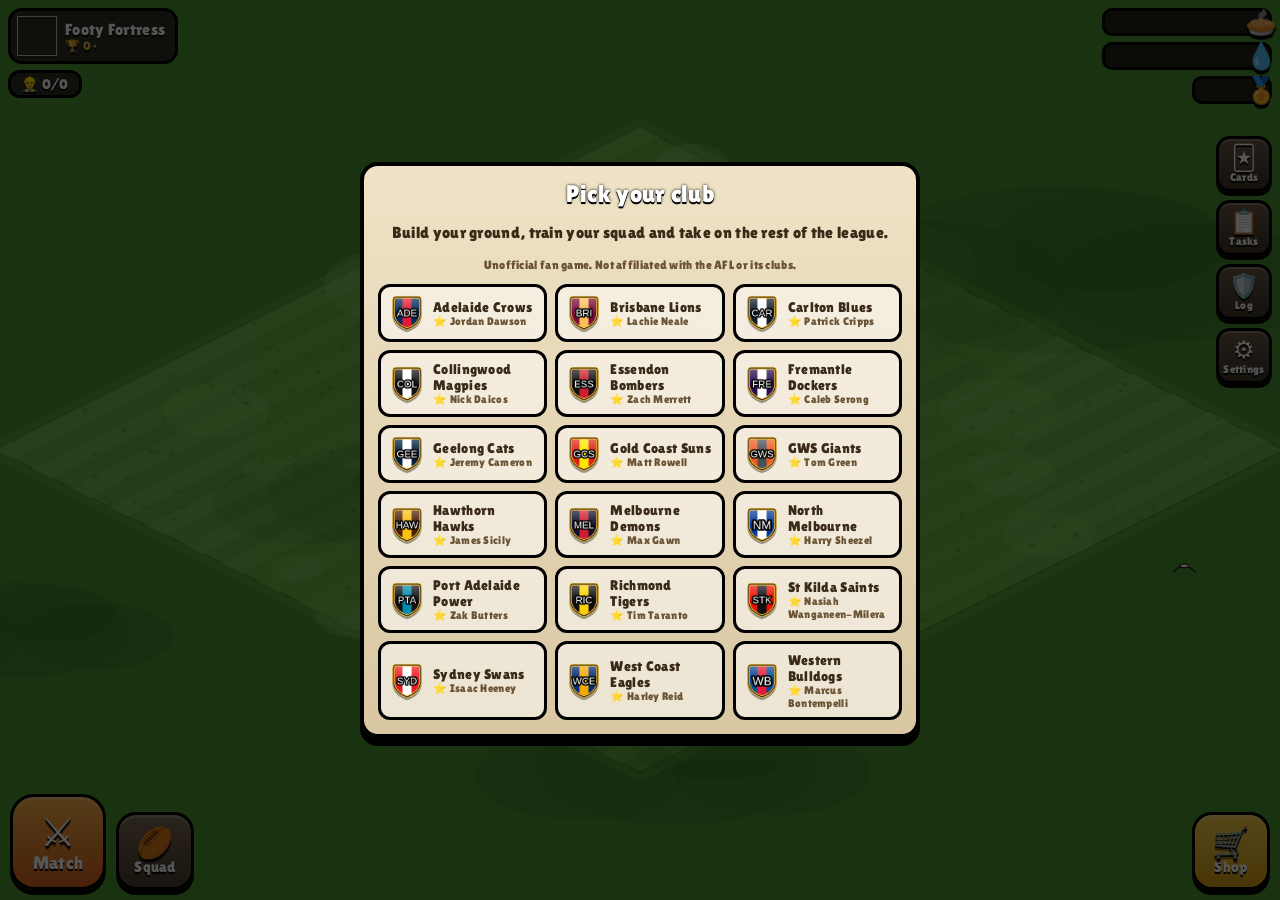
==== commit 1371f46b: "Footy Fortress round 1: raids, player cards, air units, more levels AI clubs raid your ground with r" ====
--- a/footy-fortress/index.html
+++ b/footy-fortress/index.html
@@ -16,10 +16,10 @@
 <div id="top">
   <div class="tl">
     <div class="badge" id="clubBadge">
-      <span class="guernsey" id="g"></span>
+      <img class="badgeimg" id="g" alt="">
       <div><div id="clubName">Footy Fortress</div><div class="sub">🏆 <span id="tro">0</span> · <span id="lg"></span></div></div>
     </div>
-    <div class="pill small" id="builders">👷 0/0</div>
+    <div class="row2"><div class="pill small" id="builders">👷 0/0</div><div class="pill small shield hide" id="shield"></div></div>
   </div>
   <div class="tr">
     <div class="res" data-r="pies"><div class="fill" style="background:linear-gradient(#ffd96a,#e9a92a)"></div><span class="v"></span><span class="cap"></span><i>🥧</i></div>
@@ -33,23 +33,30 @@
   <button class="round attack" id="btnAttack"><b>⚔️</b><span>Match</span></button>
   <button class="round" id="btnSquad"><b>🏉</b><span>Squad</span></button>
   <button class="round shop" id="btnShop"><b>🛒</b><span>Shop</span></button>
-  <button class="mini" id="btnSettings">⚙️</button>
 </div>
+<div id="side">
+  <button class="sidebtn" id="btnCards">🃏<span>Cards</span><i class="dot hide" id="cardDot"></i></button>
+  <button class="sidebtn" id="btnTasks">📋<span>Tasks</span><i class="dot hide" id="taskDot"></i></button>
+  <button class="sidebtn" id="btnLog">🛡️<span>Log</span><i class="dot hide" id="logDot"></i></button>
+  <button class="sidebtn" id="btnSettings">⚙️<span>Settings</span></button>
+</div>
+<div id="eventBanner" class="hide"></div>
 
 <div id="selPanel"></div>
 <div id="placePanel"><button class="btn red" id="placeNo">✖</button><span id="placeName"></span><button class="btn green" id="placeYes">✔</button></div>
 
 <!-- battle -->
 <div id="battleTop">
-  <div class="panel bl"><div id="bVs"></div><div class="sub"><span id="bLoot"></span></div></div>
+  <div class="panel bl"><img class="badgeimg sm" id="bBadge" alt=""><div><div id="bVs"></div><div class="sub"><span id="bLoot"></span></div></div></div>
   <div class="panel br"><div id="bStars">☆☆☆</div><div class="sub"><span id="bPct">0%</span> · <span id="bTime">3:00</span></div></div>
 </div>
 <div id="battleHint">Tap the grass to send players in<br><small>Red zone = too close to buildings</small></div>
 <div id="battleBottom">
-  <div class="row"><button class="btn red" id="bEnd">End Match</button><button class="btn gold" id="bAbility"></button></div>
+  <div class="row"><button class="btn red" id="bEnd">End Match</button><div id="abilities"></div></div>
   <div id="cards"></div>
 </div>
 
+<div id="replayBar"><span class="panel">▶ Replay</span><button class="btn blue" id="rSpeed">1×</button><button class="btn red" id="rExit">Exit</button></div>
 <div class="modal" id="modal"><div class="card"><button class="x" id="modalX">✖</button><div id="modalBody"></div></div></div>
 <div id="toast"></div>
 
@@ -57,6 +64,8 @@
 <script src="js/render.js"></script>
 <script src="js/game.js"></script>
 <script src="js/battle.js"></script>
+<script src="js/raid.js"></script>
+<script src="js/audio.js"></script>
 <script src="js/ui.js"></script>
 <script>boot();</script>
 </body>
--- a/footy-fortress/style.css
+++ b/footy-fortress/style.css
@@ -31,7 +31,7 @@
 .round.attack b{font-size:40px}
 .round.shop{margin-left:auto;background:linear-gradient(#ffd34d,#d9a114)}
 .round:active,.btn:active,.cardbtn:active{transform:translateY(3px);box-shadow:0 2px 0 #000}
-.mini{position:fixed;right:10px;top:150px;width:40px;height:40px;border-radius:12px;border:3px solid #000;background:#2b2620cc;font-size:18px;pointer-events:auto}
+
 
 /* panels & buttons */
 .btn{border:3px solid #000;border-radius:14px;padding:8px 14px;font-size:16px;background:linear-gradient(#7b6a52,#4a3c2b);box-shadow:0 4px 0 #000,inset 0 2px 0 #ffffff40;min-width:56px;line-height:1.1}
@@ -111,3 +111,56 @@
 .stat{display:flex;justify-content:space-between;border-bottom:2px dashed #0002;padding:4px 0}
 #toast{position:fixed;left:50%;top:22%;transform:translateX(-50%);background:var(--panel);border:3px solid #000;border-radius:12px;padding:8px 14px;opacity:0;transition:opacity .25s;pointer-events:none;text-align:center;z-index:20;max-width:90vw}
 #toast.show{opacity:1}
+
+.badgeimg{width:40px;height:40px;flex:none;filter:drop-shadow(0 2px 0 #0006)}
+.badgeimg.sm{width:30px;height:30px}
+.row2{display:flex;gap:6px}
+.shield{background:#1f4f8acc}
+#side{position:fixed;right:max(8px,env(safe-area-inset-right));top:calc(max(8px,env(safe-area-inset-top)) + 128px);display:flex;flex-direction:column;gap:8px}
+.sidebtn{position:relative;width:56px;height:56px;border-radius:14px;border:3px solid #000;background:linear-gradient(#6a5a45,#3e3226);box-shadow:0 4px 0 #000,inset 0 2px 0 #ffffff33;font-size:24px;display:flex;flex-direction:column;align-items:center;justify-content:center;padding:0;line-height:1}
+.sidebtn span{font-size:11px;margin-top:2px}
+.dot{position:absolute;top:-8px;right:-8px;min-width:22px;height:22px;border-radius:11px;background:#e8503a;border:2px solid #000;font-style:normal;font-size:13px;display:flex;align-items:center;justify-content:center;padding:0 4px}
+#eventBanner{position:fixed;left:50%;transform:translateX(-50%);bottom:calc(118px + env(safe-area-inset-bottom));background:linear-gradient(#7b3fbf,#4f2490);border:3px solid #000;border-radius:12px;padding:4px 12px;font-size:13px;white-space:nowrap;pointer-events:none}
+.bl{display:flex;gap:8px;align-items:center}
+#bStars .dim,.stars .dim,.st .dim{color:#0005;text-shadow:none}
+#abilities{display:flex;gap:6px;flex-wrap:wrap;justify-content:flex-end}
+#replayBar{position:fixed;left:0;right:0;bottom:max(12px,env(safe-area-inset-bottom));display:none;gap:10px;justify-content:center;align-items:center}
+.cardbtn.air{background:linear-gradient(#6fc7e8,#2c7fa6)}
+.center{text-align:center}.tiny{font-size:12px;color:#6b5434}.bad{color:#b8321e}
+.tag{display:inline-block;background:#e8503a;color:#fff;border-radius:6px;padding:0 5px;font-size:11px;text-shadow:none;vertical-align:middle}
+.btn.big{font-size:20px}
+.grow{flex:1;min-width:0}.col{display:flex;flex-direction:column;gap:6px}
+.herocard{display:flex;gap:12px;align-items:center;background:#fff8;border:3px solid #00000055;border-radius:14px;padding:8px;margin-bottom:8px}
+.herocard img{width:96px;height:96px;border:3px solid #000;border-radius:14px;flex:none}
+.herocard .btn{margin-top:6px;font-size:14px}
+.pack{width:96px;height:120px;margin:0 auto 6px;border-radius:12px;border:3px solid #000;background:linear-gradient(135deg,var(--pc),#000a);display:flex;align-items:center;justify-content:center;font-size:44px;position:relative;box-shadow:0 4px 0 #000}
+.pack b{position:absolute;bottom:4px;right:8px;font-size:18px;color:#fff;text-shadow:0 2px 0 #000;font-weight:400}
+.cgrid{display:grid;grid-template-columns:repeat(auto-fill,minmax(96px,1fr));gap:8px}
+.sheet{display:flex;gap:8px;justify-content:center;flex-wrap:wrap;margin:6px 0}
+.sheet .pcard{width:96px}
+.pcard{position:relative;border-radius:10px;cursor:pointer;aspect-ratio:3/4;max-width:100%}
+.pcard img{width:100%;height:100%;display:block;border-radius:8px}
+.pcard.locked img{filter:grayscale(1) brightness(.35)}
+.pcard.inteam{outline:4px solid #5fd16b;outline-offset:1px}
+.pcard.empty{border:3px dashed #0005;display:flex;align-items:center;justify-content:center;font-size:32px;color:#0005;width:96px}
+.pcard .lv{position:absolute;top:4px;right:4px;background:#000c;color:#fff;border-radius:6px;padding:0 5px;font-size:12px}
+.pcard .tick{position:absolute;top:2px;left:6px;color:#5fd16b;font-size:20px;text-shadow:0 2px 0 #000}
+.cbar{position:absolute;left:6px;right:6px;bottom:-6px;height:14px;background:#3a2a18;border:2px solid #000;border-radius:7px;overflow:hidden}
+.cbar div{height:100%;background:linear-gradient(#8be36b,#3fa83a)}
+.cbar span{position:absolute;inset:0;font-size:10px;color:#fff;text-align:center;line-height:10px}
+.clubh{display:flex;align-items:center;gap:6px}
+.reveal{display:flex;flex-wrap:wrap;gap:10px;justify-content:center;margin:8px 0 14px}
+.flip{position:relative;width:110px;animation:flip .6s both;transform-style:preserve-3d}
+.flip .newtag{position:absolute;bottom:-10px;left:50%;transform:translateX(-50%);background:#e8503a;color:#fff;border:2px solid #000;border-radius:8px;padding:0 6px;font-size:12px;text-shadow:0 1px 0 #000}
+@keyframes flip{0%{transform:rotateY(90deg) scale(.6);opacity:0}100%{transform:rotateY(0) scale(1);opacity:1}}
+@media (prefers-reduced-motion:reduce){.flip{animation:none}}
+.task{display:flex;gap:10px;align-items:center;background:#fff8;border:3px solid #00000044;border-radius:12px;padding:8px;margin-bottom:8px}
+.stat.today{background:#ffe07a55;border-radius:6px}
+.raid{display:flex;gap:8px;align-items:center;background:#fff8;border:3px solid #00000044;border-left:8px solid #5fd16b;border-radius:12px;padding:8px;margin-bottom:8px}
+.raid.lost{border-left-color:#e8503a}
+.raid .stars{color:#e2a21e}
+.raid .btn{font-size:13px;padding:6px 10px}
+.clubs .badgeimg{width:36px;height:36px}
+.fx small{color:#6b5434}
+
+.stat{gap:12px}.stat b{text-align:right}
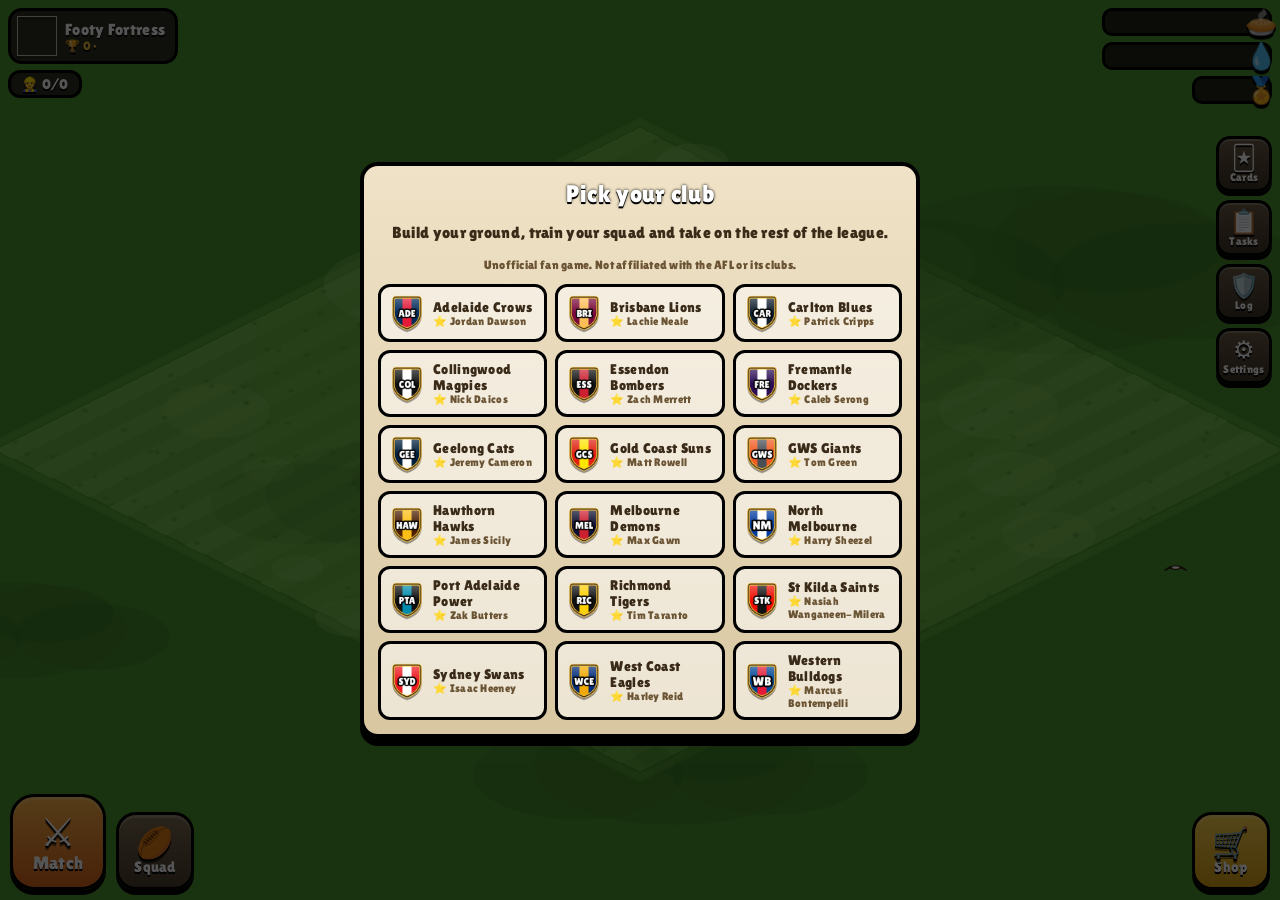
==== commit 1d99ee48: "Footy Fortress: tutorials and working Cloudflare deploy - Clash players get a one-screen 'what's wha" ====
--- a/footy-fortress/index.html
+++ b/footy-fortress/index.html
@@ -59,6 +59,8 @@
 <div id="replayBar"><span class="panel">▶ Replay</span><button class="btn blue" id="rSpeed">1×</button><button class="btn red" id="rExit">Exit</button></div>
 <div class="modal" id="modal"><div class="card"><button class="x" id="modalX">✖</button><div id="modalBody"></div></div></div>
 <div id="toast"></div>
+<div id="tut" class="tut hide atBottom"><img id="tutAvatar" alt=""><div class="tb"><div id="tutText"></div><div class="tbtns"><button class="btn green hide" id="tutNext">Next</button><button class="lnk" id="tutSkip2">Skip tutorial</button></div></div></div>
+<div id="tutHand" class="hide">👆</div>
 
 <script src="js/data.js"></script>
 <script src="js/render.js"></script>
@@ -67,6 +69,7 @@
 <script src="js/raid.js"></script>
 <script src="js/audio.js"></script>
 <script src="js/ui.js"></script>
+<script src="js/tutorial.js"></script>
 <script>boot();</script>
 </body>
 </html>
--- a/footy-fortress/style.css
+++ b/footy-fortress/style.css
@@ -164,3 +164,23 @@
 .fx small{color:#6b5434}
 
 .stat{gap:12px}.stat b{text-align:right}
+
+.tut{position:fixed;left:max(10px,env(safe-area-inset-left));right:max(10px,env(safe-area-inset-right));z-index:30;display:flex;gap:10px;align-items:flex-end;max-width:520px;margin:0 auto;pointer-events:none}
+.tut.atBottom{bottom:calc(128px + env(safe-area-inset-bottom))}
+.tut.atTop{top:calc(110px + env(safe-area-inset-top))}
+.tut.atMid{top:30%}
+.tut img{width:72px;height:72px;flex:none;filter:drop-shadow(0 3px 0 #0008)}
+.tut .tb{flex:1;background:#fffaf0;color:#3a2a18;text-shadow:none;border:3px solid #000;border-radius:16px 16px 16px 4px;padding:10px 12px;font-size:16px;box-shadow:0 5px 0 #000;pointer-events:auto;animation:pop .25s}
+.tbtns{display:flex;justify-content:space-between;align-items:center;margin-top:8px;gap:8px}
+.tbtns .btn{padding:6px 16px}
+.lnk{background:none;color:#8a6d45;text-shadow:none;font-size:13px;text-decoration:underline;padding:4px;margin-left:auto}
+@keyframes pop{0%{transform:scale(.9);opacity:0}100%{transform:scale(1);opacity:1}}
+#tutHand{position:fixed;z-index:31;font-size:46px;pointer-events:none;transform:translate(-35%,6px);animation:poke .8s infinite;filter:drop-shadow(0 3px 0 #000)}
+@keyframes poke{50%{transform:translate(-35%,18px)}}
+@media (prefers-reduced-motion:reduce){#tutHand{animation:none}}
+.choice{display:flex;flex-direction:column;gap:10px;align-items:stretch;max-width:340px;margin:10px auto 0}
+.map{display:grid;grid-template-columns:1fr auto 1.3fr;gap:3px 8px;align-items:center;font-size:14px}
+.map .from{color:#7a6448}.map .arrow{color:#b08a52}.map .to{color:#3a2a18}
+.diffs{margin:0 0 12px;padding-left:20px;font-size:14px;line-height:1.4}
+.diffs li{margin-bottom:6px}
+.card h2{padding:0 34px}
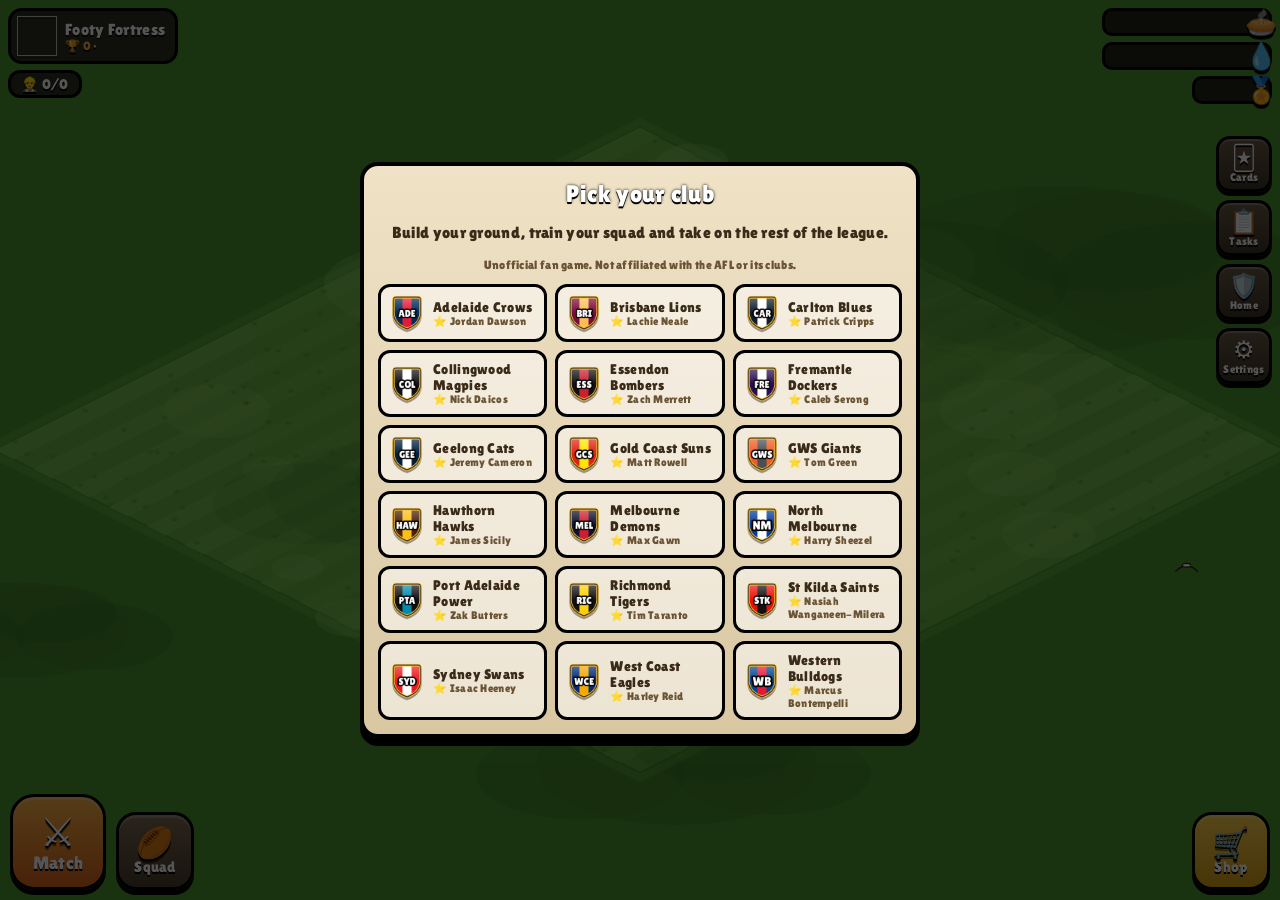
==== commit adc32195: "Footy Fortress: footy scoring, AFL ladder, finals and premierships - Matches scored in goals and beh" ====
--- a/footy-fortress/index.html
+++ b/footy-fortress/index.html
@@ -37,7 +37,7 @@
 <div id="side">
   <button class="sidebtn" id="btnCards">🃏<span>Cards</span><i class="dot hide" id="cardDot"></i></button>
   <button class="sidebtn" id="btnTasks">📋<span>Tasks</span><i class="dot hide" id="taskDot"></i></button>
-  <button class="sidebtn" id="btnLog">🛡️<span>Log</span><i class="dot hide" id="logDot"></i></button>
+  <button class="sidebtn" id="btnLog">🛡️<span>Home</span><i class="dot hide" id="logDot"></i></button>
   <button class="sidebtn" id="btnSettings">⚙️<span>Settings</span></button>
 </div>
 <div id="eventBanner" class="hide"></div>
@@ -48,7 +48,7 @@
 <!-- battle -->
 <div id="battleTop">
   <div class="panel bl"><img class="badgeimg sm" id="bBadge" alt=""><div><div id="bVs"></div><div class="sub"><span id="bLoot"></span></div></div></div>
-  <div class="panel br"><div id="bStars">☆☆☆</div><div class="sub"><span id="bPct">0%</span> · <span id="bTime">3:00</span></div></div>
+  <div class="panel br"><div id="bScore"></div><div class="sub"><span id="bStars"></span> · <span id="bTime">3:00</span></div></div>
 </div>
 <div id="battleHint">Tap the grass to send players in<br><small>Red zone = too close to buildings</small></div>
 <div id="battleBottom">
@@ -66,6 +66,7 @@
 <script src="js/render.js"></script>
 <script src="js/game.js"></script>
 <script src="js/battle.js"></script>
+<script src="js/season.js"></script>
 <script src="js/raid.js"></script>
 <script src="js/audio.js"></script>
 <script src="js/ui.js"></script>
--- a/footy-fortress/style.css
+++ b/footy-fortress/style.css
@@ -184,3 +184,24 @@
 .diffs{margin:0 0 12px;padding-left:20px;font-size:14px;line-height:1.4}
 .diffs li{margin-bottom:6px}
 .card h2{padding:0 34px}
+
+#bScore{font-size:15px;line-height:1.25;text-align:right}
+#bScore div{opacity:.75}#bScore .lead{opacity:1;color:var(--gold)}
+#bStars{font-size:14px;color:var(--gold)}
+.board{display:flex;flex-direction:column;gap:4px;margin:10px auto;max-width:300px}
+.board div{display:flex;align-items:center;gap:8px;background:#2b2620;color:#fff;text-shadow:0 2px 0 #000;border:3px solid #000;border-radius:10px;padding:4px 10px;font-size:18px}
+.board div span{flex:1;text-align:left}.board div b{font-weight:400;font-variant-numeric:tabular-nums}
+.board .won{background:linear-gradient(#3fa83a,#2b7a28)}
+.result .stars{font-size:36px}
+.note{background:#ffe07a;border:3px solid #000;border-radius:10px;padding:6px;margin:6px 0}
+.seasonbar{display:flex;flex-wrap:wrap;gap:6px 12px;align-items:center;justify-content:space-between;font-size:14px;margin-bottom:8px}
+.fx.next{background:#fff;border-color:#000}
+.fx .wl{width:28px;height:28px;border-radius:8px;display:flex;align-items:center;justify-content:center;color:#fff;text-shadow:0 1px 0 #000;border:2px solid #000}
+.wl.W{background:#3fa83a}.wl.L{background:#c8321e}.wl.D{background:#888}
+.ladwrap{overflow-x:auto}
+.ladder{width:100%;border-collapse:collapse;font-size:14px;font-variant-numeric:tabular-nums}
+.ladder th{font-weight:400;color:#6b5434;text-align:left;padding:2px 4px}
+.ladder td{padding:3px 4px;border-bottom:1px solid #0001}
+.ladder tr.me td{background:#ffe07a}
+.ladder tr.cut td{border-bottom:3px solid #3a2a18}
+.badgeimg.xs{width:22px;height:22px}
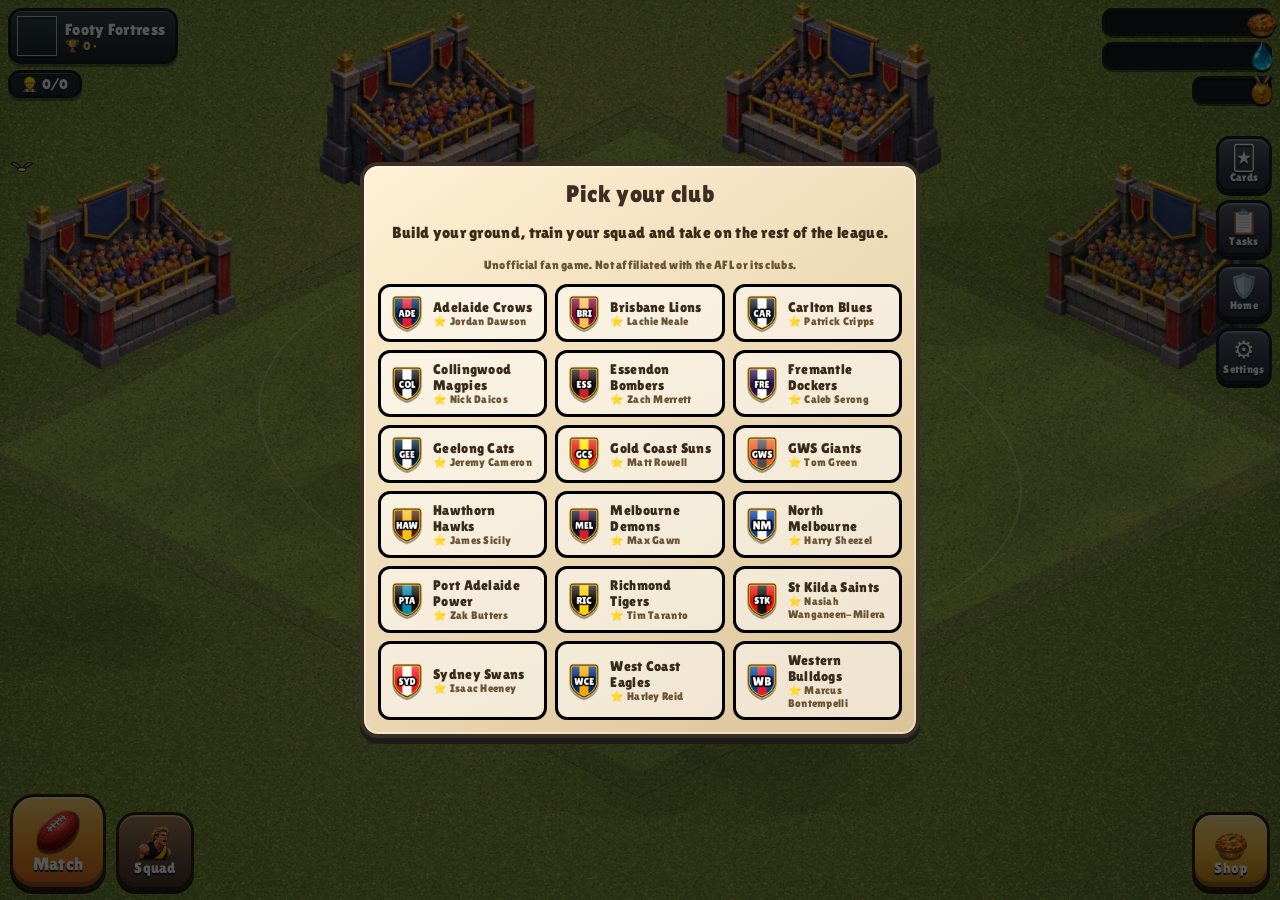
==== commit a4305792: "Refresh Footy Fortress with animated isometric AFL artwork" ====
--- a/footy-fortress/index.html
+++ b/footy-fortress/index.html
@@ -48,7 +48,8 @@
 <!-- battle -->
 <div id="battleTop">
   <div class="panel bl"><img class="badgeimg sm" id="bBadge" alt=""><div><div id="bVs"></div><div class="sub"><span id="bLoot"></span></div></div></div>
-  <div class="panel br"><div id="bScore"></div><div class="sub"><span id="bStars"></span> · <span id="bTime">3:00</span></div></div>
+  <div class="battleClock"><small>Battle Ends In</small><span id="bTime">3:00</span></div>
+  <div class="panel br"><div id="bScore"></div><div class="sub"><span id="bStars"></span></div></div>
 </div>
 <div id="battleHint">Tap the grass to send players in<br><small>Red zone = too close to buildings</small></div>
 <div id="battleBottom">
@@ -64,6 +65,8 @@
 
 <script src="js/data.js"></script>
 <script src="js/render.js"></script>
+<script src="art/sheets.js"></script>
+<script src="js/art.js"></script>
 <script src="js/game.js"></script>
 <script src="js/battle.js"></script>
 <script src="js/season.js"></script>
@@ -71,6 +74,6 @@
 <script src="js/audio.js"></script>
 <script src="js/ui.js"></script>
 <script src="js/tutorial.js"></script>
-<script>boot();</script>
+<script>loadFootyArt(); boot();</script>
 </body>
 </html>
--- a/footy-fortress/style.css
+++ b/footy-fortress/style.css
@@ -205,3 +205,58 @@
 .ladder tr.me td{background:#ffe07a}
 .ladder tr.cut td{border-bottom:3px solid #3a2a18}
 .badgeimg.xs{width:22px;height:22px}
+
+/* Stadium presentation */
+:root{--panel:#15232be8;--edge:#10161b;--gold:#ffd465}
+html,body{background:#75883a;text-shadow:0 2px 0 #16212a}
+button{text-shadow:0 2px 0 #14202a}
+.badge,.pill,.panel{border-color:#151a20;box-shadow:inset 0 1px 0 #f1e5c746,0 3px 0 #11192066}
+.badge{background:linear-gradient(#344451f2,#14202cf5)}
+.res{border-color:#22221e;background:#141d22;box-shadow:inset 0 1px 2px #000c,0 2px 0 #121d2390}
+.res .fill{box-shadow:inset 0 2px 0 #fff6,inset 0 -3px 0 #43251640}
+.res .hud-icon{width:30px;height:30px}
+.hud-icon{display:block;width:1.08em;height:1.08em;object-fit:contain}
+.round{border-color:#292019;background:linear-gradient(#aa8354,#69503e 60%,#483628);box-shadow:0 4px 0 #211a14, inset 0 2px 0 #fff7,inset 0 -5px 0 #422c285e}
+.round.attack{background:linear-gradient(#ffd97d,#f4a52e 45%,#cf631d)}
+.round.shop{background:linear-gradient(#ffe28c,#f8bd39 55%,#bc8117)}
+.sidebtn{background:linear-gradient(#5d6073,#363e50 55%,#28303b);border-color:#1a1f27;box-shadow:0 4px 0 #12191f,inset 0 2px 0 #fff4}
+.btn{border-color:#28201e;background:linear-gradient(#a38360,#694d37);box-shadow:0 4px 0 #252023,inset 0 2px 0 #fff7,inset 0 -4px 0 #0002}
+.btn.green{background:linear-gradient(#a3e970,#52aa3f 55%,#368438)}
+.btn.red{background:linear-gradient(#ff8472,#e23a2d 55%,#a9291b)}
+.btn.gold{background:linear-gradient(#ffe88c,#edb436 55%,#c98815)}
+.btn.blue{background:linear-gradient(#90ddff,#3798d8 55%,#226bad)}
+.card{background:linear-gradient(145deg,#fff1d5,#dbc398);border-color:#3d2e24;box-shadow:0 6px 0 #1c1c1d,inset 0 0 0 2px #fff6}
+.card h2{color:#3e2e20;text-shadow:0 1px 0 #fff7}
+.tabs button.on{color:#302414;text-shadow:0 1px 0 #fff8}
+.item{background:#fff5d6c9;border-color:#af9b78;box-shadow:inset 0 1px 0 #fff9}
+#battleTop .panel{background:linear-gradient(#364557e8,#151d26f2)}
+.battleClock{position:absolute;left:50%;top:64px;transform:translateX(-50%);text-align:center;color:#fff4d9;line-height:1;white-space:nowrap;text-shadow:0 2px 0 #151717,0 0 5px #0c1517}
+.battleClock small{display:block;font-size:12px}
+#bTime{font-size:28px}
+#battleBottom{background:linear-gradient(transparent,#10171c66 56%,#0e151dd9)}
+.cardbtn{border-color:#141c2b;background:linear-gradient(#73caff,#2d6fa8 48%,#1b344e);box-shadow:0 4px 0 #121a21,inset 0 2px 0 #e5f5ffb3}
+.cardbtn img{width:66px;height:66px;top:3px;filter:drop-shadow(0 2px 2px #10203099)}
+.cardbtn .n{top:1px;left:auto;right:4px;color:#fff;text-shadow:0 2px 0 #0b1422,0 0 4px #061020}
+.cardbtn .l{background:#17253fe8}
+.cardbtn.spell{background:linear-gradient(#b999ff,#7345c0 56%,#45336f)}
+.cardbtn.hero{background:linear-gradient(#ffeaa0,#bf8434 56%,#735323)}
+.cardbtn.sel{outline:2px solid #b4f1ff;box-shadow:0 0 8px #89dfff,0 4px 0 #121a21}
+@media (min-width:680px){
+  .battleClock{top:2px}
+  .battleClock small{font-size:15px}
+  #bTime{font-size:40px}
+  #cards{margin-inline:auto;max-width:100%}
+}
+@media (max-height:530px){
+  .battleClock{top:2px}
+  #battleHint{top:21%}
+}
+.res .cap{top:1px;font-size:8px;left:5px;background:#141d228f;border-radius:3px;padding:0 2px;line-height:1.15}
+@media (min-width:1080px) and (min-height:620px){
+  #battleBottom{gap:9px;padding-inline:18px}
+  .cardbtn{width:84px;height:102px}
+  .cardbtn img{width:81px;height:81px}
+  .cardbtn .n{font-size:19px;right:5px}
+  .cardbtn .l{font-size:12px}
+  #bEnd{font-size:20px}
+}
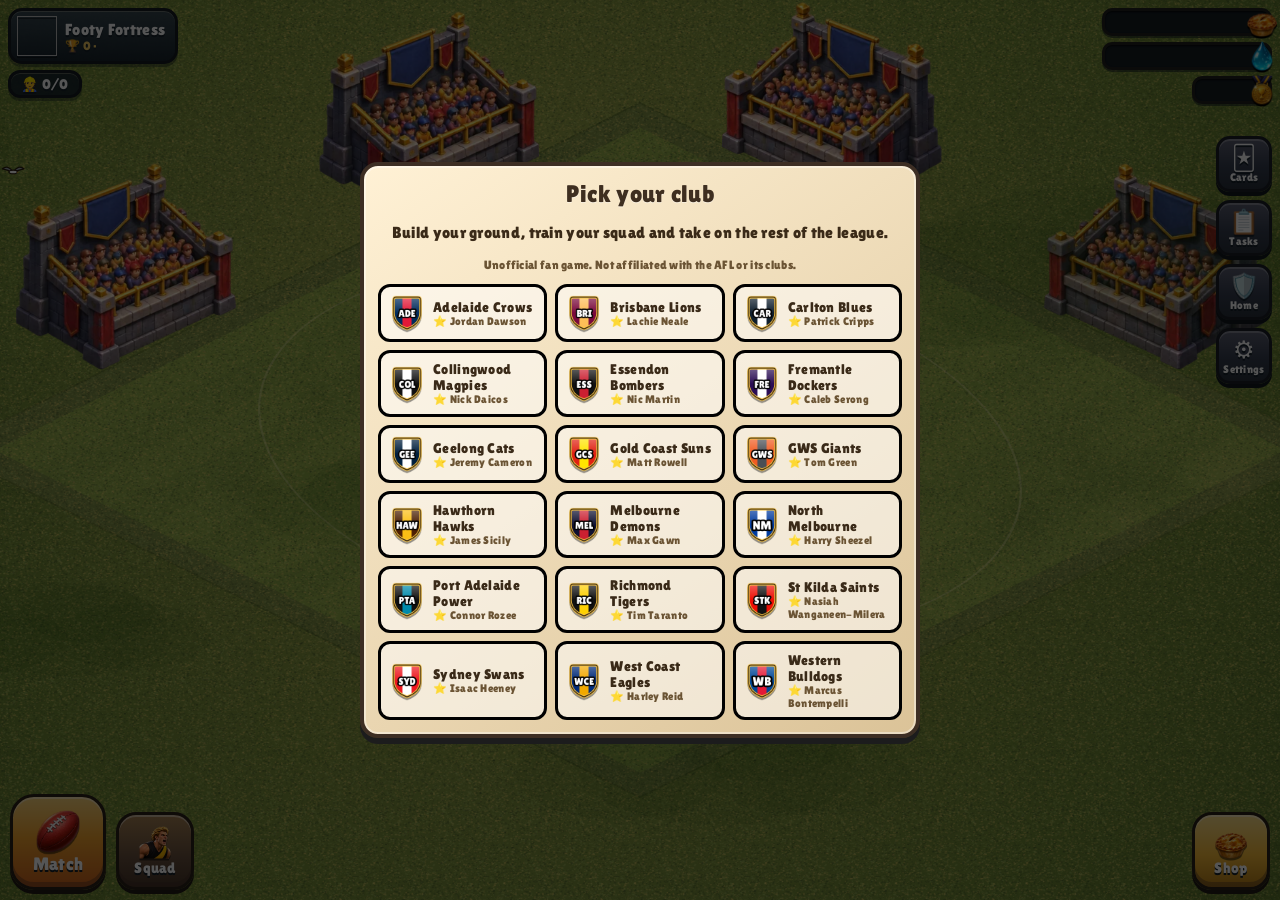
==== commit 5624e8bf: "Footy Fortress: club-coloured portraits, current lists, installable app - Portraits, cards and the S" ====
--- a/footy-fortress/index.html
+++ b/footy-fortress/index.html
@@ -4,6 +4,13 @@
 <meta charset="utf-8">
 <meta name="viewport" content="width=device-width,initial-scale=1,maximum-scale=1,user-scalable=no,viewport-fit=cover">
 <meta name="theme-color" content="#4c9631">
+<link rel="manifest" href="manifest.webmanifest">
+<link rel="apple-touch-icon" href="icons/apple-touch-icon.png">
+<link rel="icon" type="image/png" href="icons/icon-192.png">
+<meta name="apple-mobile-web-app-capable" content="yes">
+<meta name="mobile-web-app-capable" content="yes">
+<meta name="apple-mobile-web-app-status-bar-style" content="black-translucent">
+<meta name="apple-mobile-web-app-title" content="Footy Fortress">
 <title>Footy Fortress</title>
 <link rel="preconnect" href="https://fonts.googleapis.com">
 <link href="https://fonts.googleapis.com/css2?family=Lilita+One&display=swap" rel="stylesheet">
@@ -74,6 +81,8 @@
 <script src="js/audio.js"></script>
 <script src="js/ui.js"></script>
 <script src="js/tutorial.js"></script>
+<div id="installPrompt" class="hide"><div class="ipcard"><img src="icons/icon-192.png" alt=""><h2>Install Footy Fortress</h2><div id="installSteps"></div><div class="ipbtns"><button class="btn green big hide" id="installGo">Install</button><button class="btn" id="installLater">Not now</button></div></div></div>
+<script src="js/install.js"></script>
 <script>loadFootyArt(); boot();</script>
 </body>
 </html>
--- a/footy-fortress/style.css
+++ b/footy-fortress/style.css
@@ -260,3 +260,14 @@
   .cardbtn .l{font-size:12px}
   #bEnd{font-size:20px}
 }
+
+#battleTop .br{min-width:0;flex:0 1 auto}#bScore{font-size:14px;white-space:nowrap}
+
+#installPrompt{position:fixed;inset:0;z-index:50;background:#000b;display:flex;align-items:center;justify-content:center;padding:16px}
+#installPrompt.hide{display:none}
+.ipcard{background:linear-gradient(#efe2c6,#d9c7a2);color:#3a2a18;text-shadow:none;border:4px solid #000;border-radius:18px;box-shadow:0 8px 0 #000;padding:16px;max-width:380px;width:100%;text-align:center}
+.ipcard img{width:84px;height:84px;border-radius:20px;border:3px solid #000;margin-top:-50px;box-shadow:0 4px 0 #000}
+.ipcard h2{margin:6px 0;color:#fff;text-shadow:0 2px 0 #000,0 0 3px #000;font-weight:400}
+.ipcard ol{text-align:left;padding-left:22px;margin:6px 0;line-height:1.45}
+.ipbtns{display:flex;gap:10px;justify-content:center;margin-top:10px}
+.ios-share{display:inline-block;border:2px solid #2a6fdb;color:#2a6fdb;border-radius:4px;padding:0 4px;font-size:13px}
